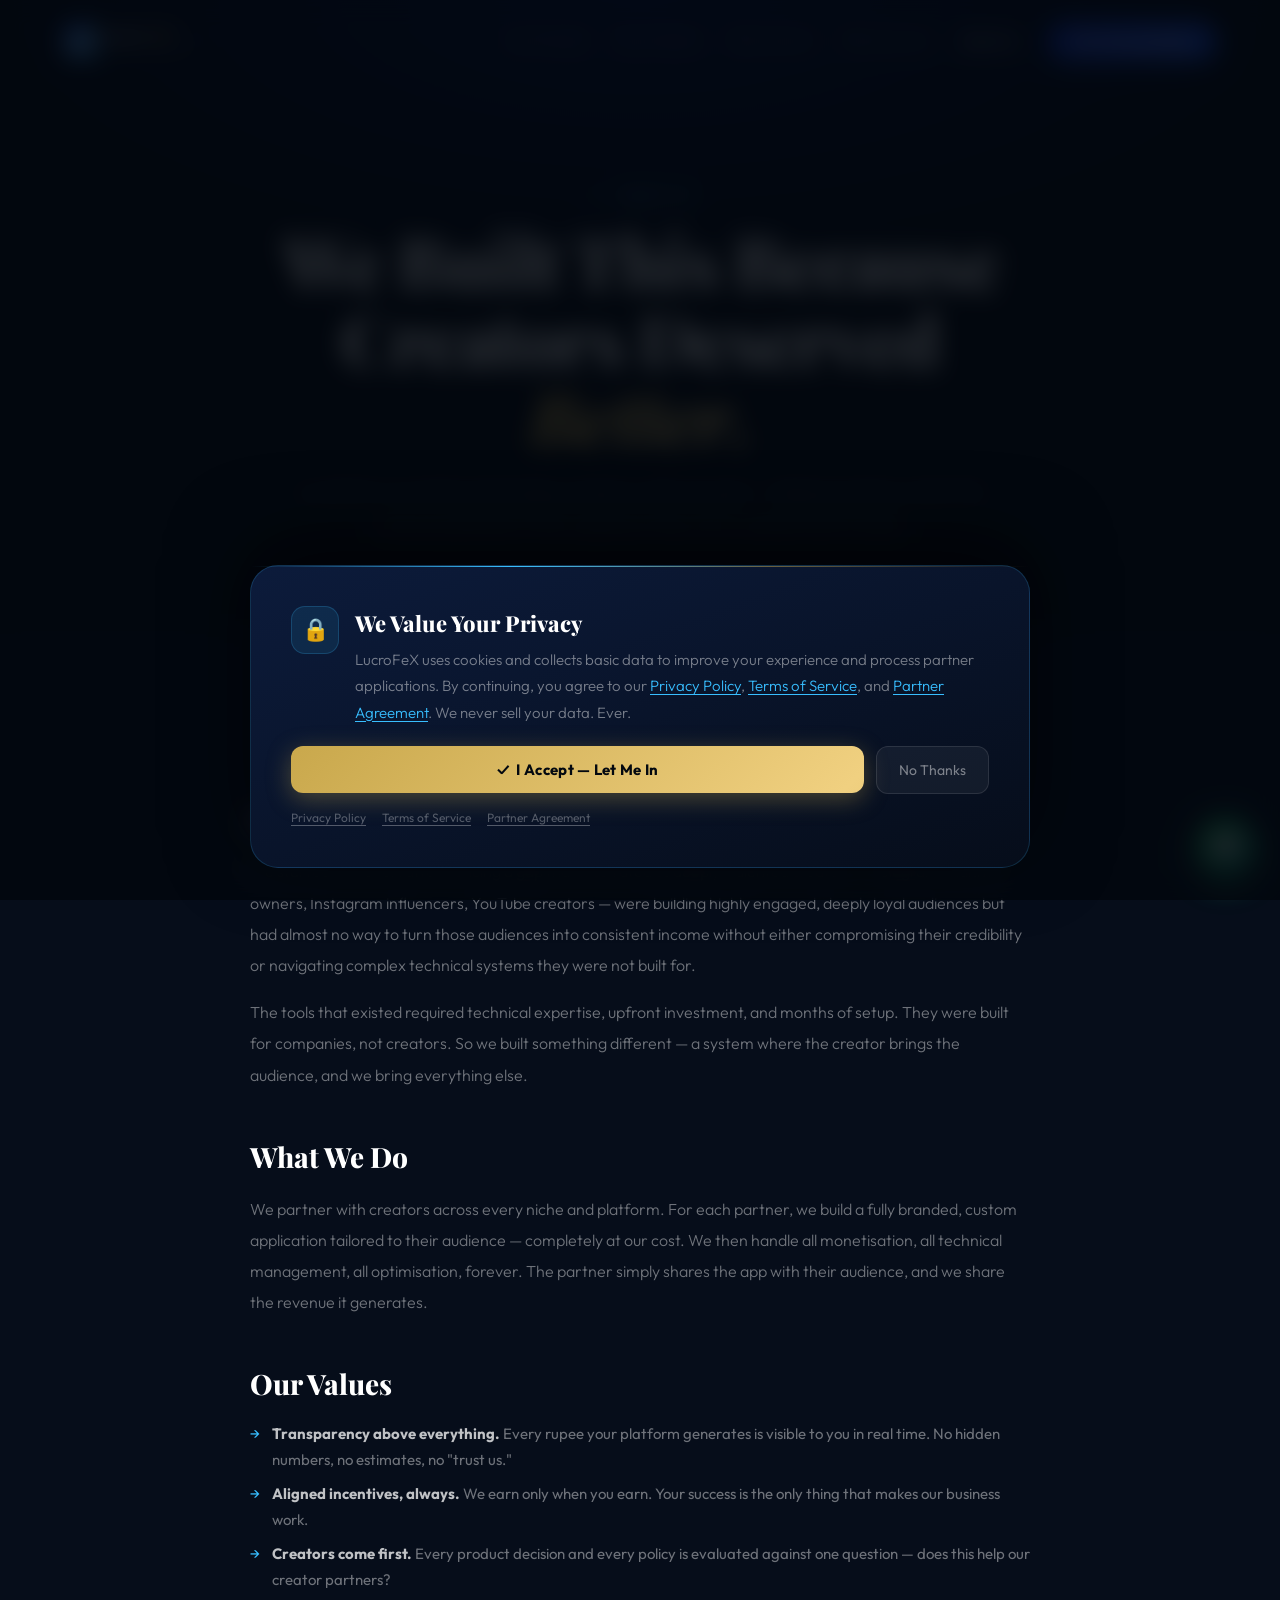
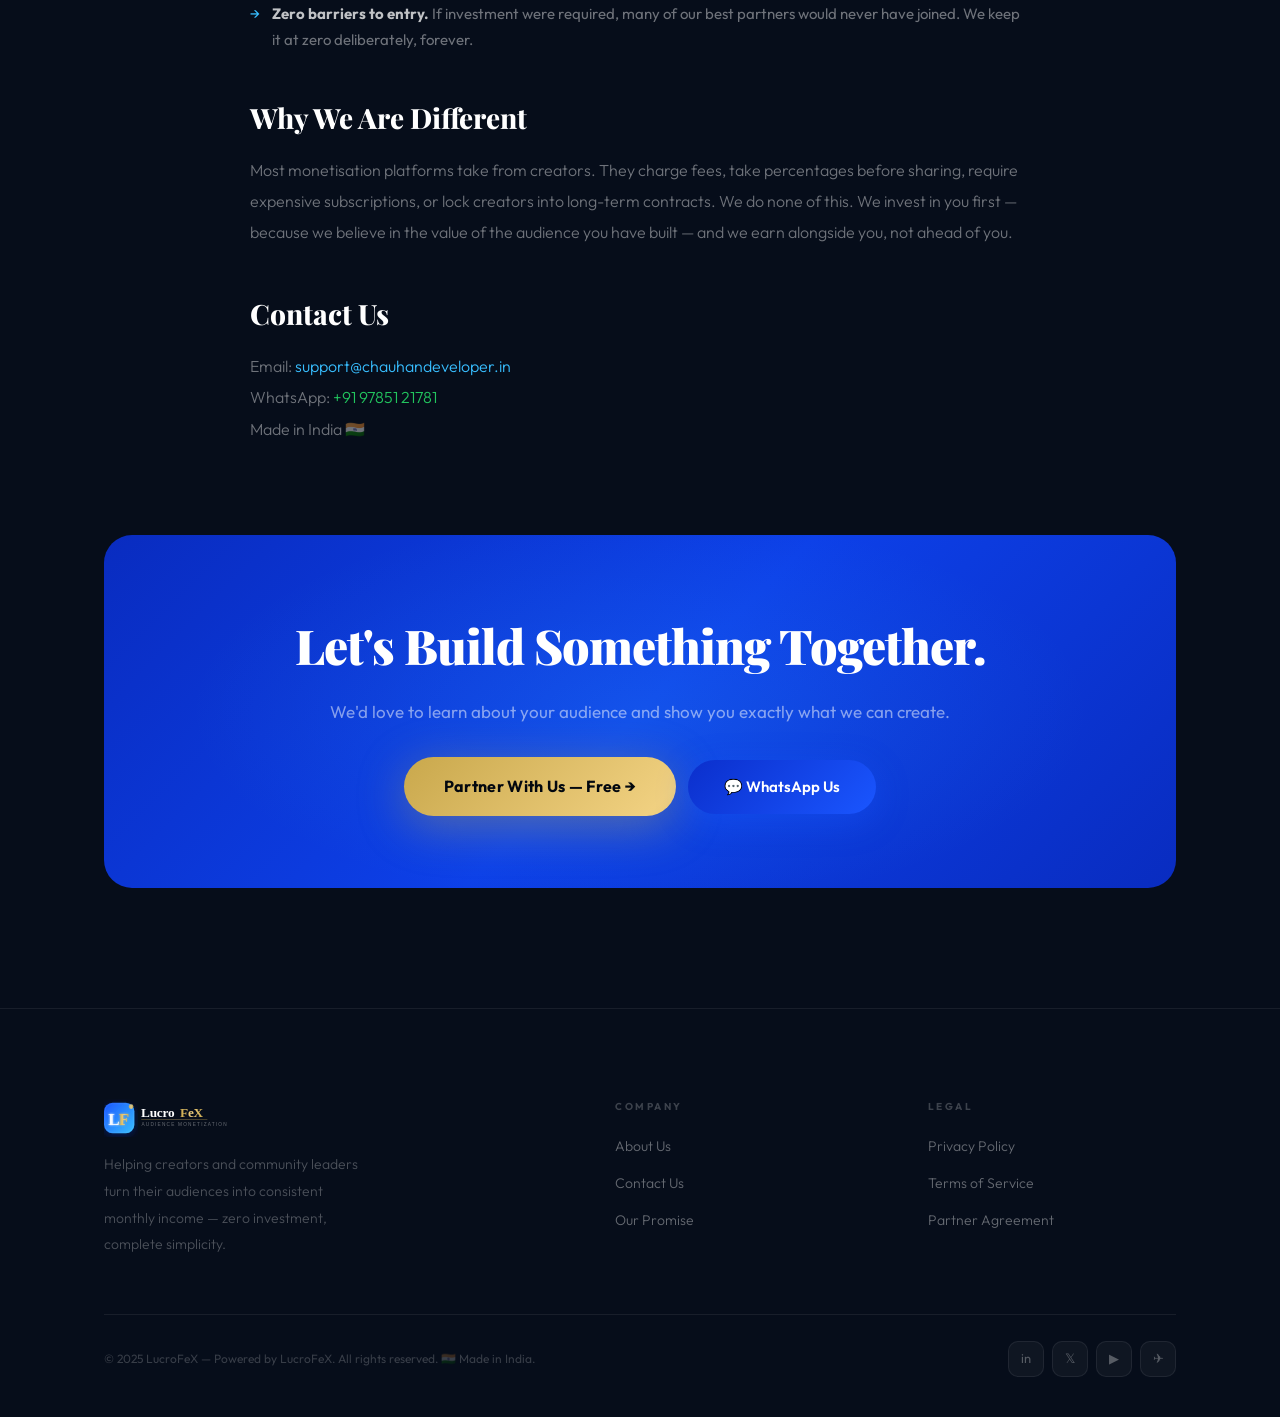
==== about.html @ 4ac015ec "Add files via upload" ====
<!DOCTYPE html>
<html lang="en">
<head>
<meta charset="UTF-8">
<link rel="icon" type="image/svg+xml" href="../favicon.svg">
<meta name="viewport" content="width=device-width, initial-scale=1.0">
<title>About Us — LucroFeX</title>
<link rel="stylesheet" href="../shared.css">
<style>
.page-section{padding:clamp(70px,10vw,120px) 0}
.page-section.alt{background:var(--deep)}
.inner-card{background:var(--navy);border:1px solid var(--border);border-radius:24px;padding:clamp(28px,4vw,48px);transition:all .4s}
.inner-card:hover{border-color:rgba(56,190,255,.2);transform:translateY(-4px);box-shadow:0 20px 60px rgba(0,0,0,.4)}
.inner-card h3{font-family:'Playfair Display',serif;font-size:clamp(20px,2.5vw,26px);font-weight:800;color:white;margin-bottom:12px}
.inner-card p{font-size:15px;font-weight:300;color:rgba(255,255,255,.38);line-height:1.9}
.grid-2{display:grid;grid-template-columns:1fr 1fr;gap:clamp(16px,2.5vw,24px);margin-top:clamp(40px,6vw,64px)}
.prose{max-width:780px;margin:0 auto}
.prose h3{font-family:'Playfair Display',serif;font-size:clamp(20px,2.5vw,28px);font-weight:800;color:white;margin:44px 0 14px}
.prose p{font-size:16px;font-weight:300;color:rgba(255,255,255,.42);line-height:1.95;margin-bottom:16px}
.prose ul{margin:12px 0 20px;display:flex;flex-direction:column;gap:9px;list-style:none}
.prose ul li{font-size:15px;color:rgba(255,255,255,.42);padding-left:22px;position:relative;line-height:1.7}
.prose ul li::before{content:'→';position:absolute;left:0;color:var(--sky)}
.prose .last-upd{font-size:12px;color:var(--muted);margin-bottom:32px;padding:10px 16px;background:rgba(255,255,255,.04);border-radius:8px;display:inline-block}
.check-row{display:flex;align-items:flex-start;gap:16px;padding:clamp(18px,3vw,28px) 0;border-bottom:1px solid var(--border)}
.check-row:last-child{border-bottom:none}
.check-box{width:30px;height:30px;flex-shrink:0;border-radius:9px;background:rgba(34,197,94,.1);border:1px solid rgba(34,197,94,.22);display:flex;align-items:center;justify-content:center;color:var(--green);font-size:14px;font-weight:700;margin-top:2px}
.check-row h4{font-family:'Playfair Display',serif;font-size:clamp(18px,2.2vw,22px);font-weight:800;color:white;margin-bottom:8px}
.check-row p{font-size:15px;font-weight:300;color:rgba(255,255,255,.38);line-height:1.85}
.step-big{display:grid;grid-template-columns:64px 1fr;gap:24px;padding:clamp(24px,3.5vw,40px) 0;border-bottom:1px solid var(--border)}
.step-big:last-child{border-bottom:none}
.step-circle{width:56px;height:56px;border-radius:50%;background:linear-gradient(135deg,var(--gold),var(--gold2));display:flex;align-items:center;justify-content:center;font-family:'Playfair Display',serif;font-size:22px;font-weight:900;color:var(--ink);flex-shrink:0;box-shadow:0 8px 24px rgba(201,168,76,.35)}
.step-big h4{font-family:'Playfair Display',serif;font-size:clamp(20px,2.5vw,26px);font-weight:800;color:white;margin-bottom:10px}
.step-big p{font-size:15px;font-weight:300;color:rgba(255,255,255,.38);line-height:1.9}
.cta-strip{background:linear-gradient(135deg,#092CC0,#0D40E8,#092CC0);border-radius:28px;padding:clamp(44px,6vw,72px) clamp(28px,5vw,64px);text-align:center;position:relative;overflow:hidden;margin-top:clamp(60px,8vw,90px)}
.cta-strip::before{content:'';position:absolute;inset:0;background:radial-gradient(ellipse 60% 80% at 50% 50%,rgba(56,190,255,.15) 0%,transparent 70%)}
.cta-strip > *{position:relative;z-index:2}
.cta-strip h2{font-family:'Playfair Display',serif;font-size:clamp(28px,4vw,48px);font-weight:900;color:white;margin-bottom:14px;letter-spacing:-1px}
.cta-strip p{font-size:clamp(14px,1.7vw,17px);color:rgba(255,255,255,.5);margin-bottom:32px}
.cta-strip-btns{display:flex;align-items:center;justify-content:center;gap:12px;flex-wrap:wrap}
.who-big{background:var(--navy);border:1px solid var(--border);border-radius:24px;padding:clamp(28px,4vw,48px);transition:all .4s;position:relative;overflow:hidden}
.who-big:hover{border-color:rgba(56,190,255,.25);transform:translateY(-5px);box-shadow:0 24px 64px rgba(0,0,0,.45)}
.who-big-emoji{font-size:clamp(52px,7vw,72px);margin-bottom:18px;display:block;animation:float 4.5s ease-in-out infinite}
.who-big h3{font-family:'Playfair Display',serif;font-size:clamp(22px,2.8vw,30px);font-weight:800;color:white;margin-bottom:12px}
.who-big p{font-size:15px;font-weight:300;color:rgba(255,255,255,.38);line-height:1.9;margin-bottom:14px}
.who-tag{display:inline-flex;align-items:center;gap:6px;font-size:11px;font-weight:700;letter-spacing:1px;padding:6px 14px;border-radius:50px}
.tag-blue{background:rgba(56,190,255,.08);border:1px solid rgba(56,190,255,.18);color:var(--sky)}
.tag-gold{background:rgba(201,168,76,.08);border:1px solid rgba(201,168,76,.18);color:var(--gold)}
.tag-green{background:rgba(34,197,94,.08);border:1px solid rgba(34,197,94,.18);color:var(--green)}
.contact-wrap{display:grid;grid-template-columns:1fr 1.1fr;gap:clamp(44px,7vw,100px);align-items:start}
.f-title{font-family:'Playfair Display',serif;font-size:clamp(22px,2.8vw,30px);font-weight:800;color:white;margin-bottom:6px}
.f-sub{font-size:13px;font-weight:300;color:var(--muted);margin-bottom:clamp(22px,3vw,32px);line-height:1.7}
.f-group{margin-bottom:14px}
.f-label{display:block;font-size:10px;font-weight:700;letter-spacing:2px;text-transform:uppercase;color:rgba(255,255,255,.3);margin-bottom:7px}
.f-input{width:100%;background:rgba(255,255,255,.05);border:1px solid rgba(255,255,255,.08);border-radius:13px;padding:clamp(13px,1.6vw,16px) 18px;color:white;font-family:'Outfit',sans-serif;font-size:15px;font-weight:300;outline:none;transition:all .3s}
.f-input::placeholder{color:rgba(255,255,255,.18)}
.f-input:focus{border-color:rgba(56,190,255,.36);background:rgba(56,190,255,.05);box-shadow:0 0 0 3px rgba(56,190,255,.07)}
.f-row{display:grid;grid-template-columns:1fr 1fr;gap:13px}
.f-submit{width:100%;margin-top:8px;background:linear-gradient(135deg,var(--gold) 0%,var(--gold2) 50%,var(--gold) 100%);background-size:200% auto;color:var(--ink);font-family:'Outfit',sans-serif;font-size:clamp(15px,1.8vw,17px);font-weight:700;padding:clamp(15px,2vw,18px);border-radius:13px;box-shadow:0 8px 30px rgba(201,168,76,.3);transition:all .4s;animation:shimmer 3s linear infinite;letter-spacing:.3px;cursor:pointer;border:none}
.f-submit:hover{transform:translateY(-3px);box-shadow:0 20px 50px rgba(201,168,76,.45)}
.f-submit:disabled{opacity:.6;transform:none;cursor:not-allowed}
.f-note{text-align:center;font-size:11px;font-weight:300;color:rgba(255,255,255,.2);margin-top:14px;line-height:1.7}
.form-box{background:linear-gradient(160deg,#0C1B3B,#060D1A);border:1px solid rgba(56,190,255,.11);border-radius:34px;padding:clamp(30px,4.5vw,52px) clamp(24px,3.5vw,44px);box-shadow:0 56px 110px rgba(0,0,0,.5);position:relative;overflow:hidden}
.form-box::before{content:'';position:absolute;top:0;left:0;right:0;height:1.5px;background:linear-gradient(90deg,transparent,var(--sky),rgba(201,168,76,.5),transparent)}
.success-screen{display:none;text-align:center;padding:clamp(36px,5vw,52px) 20px}
.success-icon-wrap{width:96px;height:96px;border-radius:50%;background:linear-gradient(135deg,rgba(34,197,94,.2),rgba(34,197,94,.05));border:2px solid rgba(34,197,94,.3);display:flex;align-items:center;justify-content:center;margin:0 auto 24px;box-shadow:0 0 40px rgba(34,197,94,.15)}
.success-checkmark{font-family:'Playfair Display',serif;font-size:44px;font-weight:900;color:var(--green)}
.success-screen h3{font-family:'Playfair Display',serif;font-size:clamp(24px,3.5vw,32px);font-weight:800;color:white;margin-bottom:10px}
.success-screen p{font-size:16px;font-weight:300;color:rgba(255,255,255,.5);line-height:1.8;margin-bottom:24px}
.success-pills{display:flex;flex-direction:column;gap:9px;margin-top:4px;text-align:left}
.success-pill{display:flex;align-items:center;gap:12px;background:rgba(34,197,94,.07);border:1px solid rgba(34,197,94,.16);border-radius:12px;padding:13px 16px}
.success-pill::before{content:'✓';color:var(--green);font-weight:700;font-size:14px;flex-shrink:0}
.success-pill span{font-size:14px;color:rgba(255,255,255,.55);font-weight:300}
.c-trust-item{display:flex;align-items:center;gap:14px;background:rgba(255,255,255,.03);border:1px solid var(--border);border-radius:16px;padding:clamp(14px,2vw,17px) clamp(16px,2.5vw,20px);transition:all .3s;margin-bottom:12px}
.c-trust-item:hover{border-color:rgba(34,197,94,.2);background:rgba(34,197,94,.04)}
.cti-icon{width:40px;height:40px;flex-shrink:0;border-radius:11px;background:rgba(34,197,94,.1);border:1px solid rgba(34,197,94,.2);display:flex;align-items:center;justify-content:center;font-size:18px}
.cti-body h5{font-size:14px;font-weight:600;color:white;margin-bottom:3px}
.cti-body p{font-size:12px;font-weight:300;color:var(--muted);line-height:1.6}
@media(max-width:900px){.grid-2{grid-template-columns:1fr}.contact-wrap{grid-template-columns:1fr}.step-big{grid-template-columns:48px 1fr;gap:16px}}
@media(max-width:500px){.f-row{grid-template-columns:1fr}.cta-strip-btns{flex-direction:column;align-items:stretch}}
</style>

  <!-- SEO & OG Meta -->
  <meta name="description" content="LucroFeX — Turn your Telegram channel, Instagram or YouTube audience into real monthly income. Zero investment. We handle everything.">
  <meta name="keywords" content="audience monetization, telegram channel monetize, creator income, LucroFeX, zero investment earning">
  <meta property="og:title" content="LucroFeX — Your Audience. Our System. Your Earnings.">
  <meta property="og:description" content="Turn your social media audience into monthly income with zero investment. LucroFeX handles everything.">
  <meta property="og:url" content="https://lucrofex.chauhandeveloper.in/pages/about.html">
  <meta property="og:type" content="website">
  <meta name="twitter:card" content="summary_large_image">
  <link rel="canonical" href="https://lucrofex.chauhandeveloper.in/pages/about.html">
</head>
<body>
<div class="drawer" id="drawer">
  <button class="drawer-x" id="drawerX">✕</button>
  <a href='promise.html' onclick='closeDrawer()'>Our Promise</a><a href='how-it-works.html' onclick='closeDrawer()'>How It Works</a><a href='trust.html' onclick='closeDrawer()'>Why Trust Us</a><a href='who-can-join.html' onclick='closeDrawer()'>Who Can Join</a><a href='about.html' onclick='closeDrawer()'>About Us</a>
  <a href="contact.html" onclick="closeDrawer()" style="color:var(--gold)">Start Earning →</a>
</div>
<header id="nav">
  <div class="nav-inner">
    <a href="../index.html" class="logo">
      <img src="../logo.svg" alt="LucroFeX" style="height:42px;width:auto">
    </a>
    <ul class="nav-links"><li><a href='promise.html'>Our Promise</a></li><li><a href='how-it-works.html'>How It Works</a></li><li><a href='trust.html'>Why Trust Us</a></li><li><a href='who-can-join.html'>Who Can Join</a></li><li><a href='about.html' class='active'>About Us</a></li><li><a href="contact.html" class="nav-pill">Start Earning Today</a></li></ul>
    <button class="hamburger" id="ham"><span></span><span></span><span></span></button>
  </div>
</header>

<div class="page-hero"><div class="page-hero-bg"></div><div class="page-hero-content">
<div class="page-eyebrow">About Us</div>
<h1>We Built This Because<br>Creators Deserved <em>Better.</em></h1>
<p>LucroFeX is an Indian technology company with one goal — helping creators unlock the revenue potential of the audiences they have worked hard to build.</p>
</div></div>
<section class="page-section alt">
<div class="container">
<div class="prose reveal">
<h3>Our Story</h3>
<p>We started LucroFeX after noticing a gap that frustrated us deeply. Talented creators — Telegram channel owners, Instagram influencers, YouTube creators — were building highly engaged, deeply loyal audiences but had almost no way to turn those audiences into consistent income without either compromising their credibility or navigating complex technical systems they were not built for.</p>
<p>The tools that existed required technical expertise, upfront investment, and months of setup. They were built for companies, not creators. So we built something different — a system where the creator brings the audience, and we bring everything else.</p>
<h3>What We Do</h3>
<p>We partner with creators across every niche and platform. For each partner, we build a fully branded, custom application tailored to their audience — completely at our cost. We then handle all monetisation, all technical management, all optimisation, forever. The partner simply shares the app with their audience, and we share the revenue it generates.</p>
<h3>Our Values</h3>
<ul>
<li><strong style="color:rgba(255,255,255,.75)">Transparency above everything.</strong> Every rupee your platform generates is visible to you in real time. No hidden numbers, no estimates, no "trust us."</li>
<li><strong style="color:rgba(255,255,255,.75)">Aligned incentives, always.</strong> We earn only when you earn. Your success is the only thing that makes our business work.</li>
<li><strong style="color:rgba(255,255,255,.75)">Creators come first.</strong> Every product decision and every policy is evaluated against one question — does this help our creator partners?</li>
<li><strong style="color:rgba(255,255,255,.75)">Zero barriers to entry.</strong> If investment were required, many of our best partners would never have joined. We keep it at zero deliberately, forever.</li>
</ul>
<h3>Why We Are Different</h3>
<p>Most monetisation platforms take from creators. They charge fees, take percentages before sharing, require expensive subscriptions, or lock creators into long-term contracts. We do none of this. We invest in you first — because we believe in the value of the audience you have built — and we earn alongside you, not ahead of you.</p>
<h3>Contact Us</h3>
<p>Email: <a href="mailto:support@chauhandeveloper.in" style="color:var(--sky)">support@chauhandeveloper.in</a><br>
WhatsApp: <a href="https://wa.me/919785121781" target="_blank" rel="noopener" style="color:var(--green)">+91 97851 21781</a><br>
Made in India 🇮🇳</p>
</div>
<div class="cta-strip reveal">
<h2>Let's Build Something Together.</h2>
<p>We'd love to learn about your audience and show you exactly what we can create.</p>
<div class="cta-strip-btns"><a href="contact.html" class="btn-gold">Partner With Us — Free →</a><a href="https://wa.me/919785121781?text=Hi%2C%20I%20want%20to%20know%20more%20about%20Chauhan%20Developer." class="btn-blue" target="_blank" rel="noopener">💬 WhatsApp Us</a></div>
</div>
</div>
</section>

<footer>
  <div class="container">
    <div class="ft-grid">
      <div><a href="../index.html" class="logo">
        <img src="../logo.svg" alt="LucroFeX" style="height:38px;width:auto">
      </a><p class="ft-desc">Helping creators and community leaders turn their audiences into consistent monthly income — zero investment, complete simplicity.</p></div>
      <div><div class="ft-h">Company</div><ul class="ft-ul"><li><a href="about.html">About Us</a></li><li><a href="contact.html">Contact Us</a></li><li><a href="promise.html">Our Promise</a></li></ul></div>
      <div><div class="ft-h">Legal</div><ul class="ft-ul"><li><a href="privacy.html">Privacy Policy</a></li><li><a href="terms.html">Terms of Service</a></li><li><a href="partner-agreement.html">Partner Agreement</a></li></ul></div>
    </div>
    <div class="ft-bottom"><p>© 2025 LucroFeX — Powered by LucroFeX. All rights reserved. 🇮🇳 Made in India.</p><div class="socials"><a href="https://linkedin.com" class="soc" target="_blank">in</a><a href="https://twitter.com" class="soc" target="_blank">𝕏</a><a href="https://youtube.com" class="soc" target="_blank">▶</a><a href="https://t.me" class="soc" target="_blank">✈</a></div></div>
  </div>
</footer>
<a href="https://wa.me/919785121781?text=Hi%20LucroFeX%2C%20I%20want%20to%20monetize%20my%20audience." class="wa-float" target="_blank" rel="noopener"><div class="wa-ping"></div>💬</a>

<script>
const nav=document.getElementById('nav');
window.addEventListener('scroll',function(){nav.classList.toggle('solid',window.scrollY>50)},{passive:true});
document.getElementById('ham').onclick=function(){document.getElementById('drawer').classList.add('open')};
document.getElementById('drawerX').onclick=closeDrawer;
function closeDrawer(){document.getElementById('drawer').classList.remove('open')}
(function(){
  var obs=new IntersectionObserver(function(entries){
    entries.forEach(function(e){if(e.isIntersecting){e.target.classList.add('in');obs.unobserve(e.target)}});
  },{threshold:0.09});
  document.querySelectorAll('.reveal').forEach(function(el){obs.observe(el);});
})();
</script>


<!-- PRIVACY CONSENT POPUP -->
<div class="privacy-overlay" id="privacyOverlay">
  <div class="privacy-box">
    <div class="pb-top">
      <div class="pb-icon">🔒</div>
      <div>
        <div class="pb-title">We Value Your Privacy</div>
        <p class="pb-desc">
          LucroFeX uses cookies and collects basic data to improve your experience and process partner applications.
          By continuing, you agree to our
          <a href="privacy.html">Privacy Policy</a>,
          <a href="terms.html">Terms of Service</a>, and
          <a href="partner-agreement.html">Partner Agreement</a>.
          We never sell your data. Ever.
        </p>
      </div>
    </div>
    <div class="pb-btns">
      <button class="pb-accept" onclick="acceptPrivacy()">✓ &nbsp;I Accept — Let Me In</button>
      <button class="pb-decline" onclick="declinePrivacy()">No Thanks</button>
    </div>
    <div class="pb-links">
      <span class="pb-link" onclick="window.open('privacy.html')">Privacy Policy</span>
      <span class="pb-link" onclick="window.open('terms.html')">Terms of Service</span>
      <span class="pb-link" onclick="window.open('partner-agreement.html')">Partner Agreement</span>
    </div>
  </div>
</div>
<script>
(function(){
  if(!localStorage.getItem('lf_privacy_accepted')){
    document.getElementById('privacyOverlay').classList.remove('hidden');
  } else {
    document.getElementById('privacyOverlay').classList.add('hidden');
  }
})();
function acceptPrivacy(){
  localStorage.setItem('lf_privacy_accepted','true');
  var el=document.getElementById('privacyOverlay');
  el.style.opacity='0';el.style.transition='opacity .4s';
  setTimeout(function(){el.classList.add('hidden');},400);
}
function declinePrivacy(){
  window.location.href='https://www.google.com';
}
</script>

</body>
</html>
---- shared.css ----
/* ═══════════════════════════════════════
   CHAUHAN DEVELOPER — SHARED STYLES
═══════════════════════════════════════ */
@import url('https://fonts.googleapis.com/css2?family=Playfair+Display:ital,wght@0,700;0,800;0,900;1,700;1,800&family=Outfit:wght@300;400;500;600;700&display=swap');

:root {
  --ink:    #03080F;
  --deep:   #060D1A;
  --navy:   #08142B;
  --royal:  #0B2FCC;
  --blue:   #1A56FF;
  --sky:    #38BEFF;
  --gold:   #C9A84C;
  --gold2:  #F0D080;
  --green:  #22C55E;
  --white:  #FFFFFF;
  --muted:  #8A9ABB;
  --border: rgba(255,255,255,0.07);
}

*,*::before,*::after{margin:0;padding:0;box-sizing:border-box}
html{scroll-behavior:smooth}
body{font-family:'Outfit',sans-serif;background:var(--ink);color:var(--white);overflow-x:hidden;line-height:1.6}
a{text-decoration:none;color:inherit}
button{cursor:pointer;border:none;font-family:inherit;background:none}

.container{width:100%;max-width:1200px;margin:0 auto;padding:0 clamp(20px,5vw,64px)}

/* NAV */
#nav{position:fixed;top:0;left:0;right:0;z-index:500;transition:all .35s ease}
#nav.solid{background:rgba(3,8,15,.94);backdrop-filter:blur(26px);border-bottom:1px solid var(--border)}
.nav-inner{display:flex;align-items:center;justify-content:space-between;padding:clamp(14px,2vw,20px) clamp(20px,5vw,64px);transition:padding .35s}
#nav.solid .nav-inner{padding-top:13px;padding-bottom:13px}
.logo{display:flex;align-items:center;gap:12px}
.logo-mark{width:40px;height:40px;border-radius:12px;flex-shrink:0;background:linear-gradient(135deg,var(--royal),var(--sky));display:flex;align-items:center;justify-content:center;font-size:13px;font-weight:700;color:white;box-shadow:0 0 24px rgba(56,190,255,.3)}
.logo-name{font-family:'Playfair Display',serif;font-size:18px;font-weight:800;color:white;white-space:nowrap}
.nav-links{display:flex;align-items:center;gap:30px;list-style:none}
.nav-links a{font-size:14px;font-weight:400;color:rgba(255,255,255,.45);transition:color .2s;white-space:nowrap}
.nav-links a:hover,.nav-links a.active{color:white}
.nav-pill{background:linear-gradient(135deg,var(--royal),var(--blue));color:white!important;font-weight:600!important;font-size:13px!important;padding:10px 24px;border-radius:50px;white-space:nowrap;box-shadow:0 4px 22px rgba(26,86,255,.38);transition:all .3s!important}
.nav-pill:hover{transform:translateY(-2px)!important;box-shadow:0 12px 36px rgba(26,86,255,.55)!important}
.hamburger{display:none;flex-direction:column;gap:5px;padding:8px;background:rgba(255,255,255,.05);border:1px solid var(--border);border-radius:10px}
.hamburger span{display:block;width:22px;height:1.5px;background:white;border-radius:2px;transition:all .3s}
.drawer{position:fixed;inset:0;z-index:490;background:rgba(3,8,15,.97);backdrop-filter:blur(32px);display:flex;flex-direction:column;align-items:center;justify-content:center;gap:32px;transform:translateX(100%);transition:transform .4s cubic-bezier(.16,1,.3,1)}
.drawer.open{transform:none}
.drawer a{font-family:'Playfair Display',serif;font-size:clamp(28px,7vw,48px);font-weight:800;color:white;transition:color .2s}
.drawer a:hover{color:var(--sky)}
.drawer-x{position:absolute;top:24px;right:24px;width:44px;height:44px;border-radius:12px;background:rgba(255,255,255,.06);border:1px solid var(--border);color:white;font-size:20px;display:flex;align-items:center;justify-content:center;cursor:pointer}

/* FOOTER */
footer{background:var(--deep);border-top:1px solid var(--border);padding:clamp(56px,8vw,90px) 0 clamp(30px,4vw,40px)}
.ft-grid{display:grid;grid-template-columns:1.8fr 1fr 1fr;gap:clamp(28px,5vw,72px);margin-bottom:clamp(40px,5vw,56px)}
.ft-desc{font-size:14px;font-weight:300;color:rgba(255,255,255,.28);line-height:1.9;margin-top:14px;max-width:260px}
.ft-h{font-size:10px;font-weight:700;letter-spacing:2.5px;text-transform:uppercase;color:rgba(255,255,255,.22);margin-bottom:18px}
.ft-ul{list-style:none;display:flex;flex-direction:column;gap:11px}
.ft-ul a{font-size:14px;font-weight:300;color:rgba(255,255,255,.38);transition:color .2s}
.ft-ul a:hover{color:white}
.ft-bottom{border-top:1px solid var(--border);padding-top:26px;display:flex;justify-content:space-between;align-items:center;flex-wrap:wrap;gap:14px}
.ft-bottom p{font-size:12px;color:rgba(255,255,255,.2)}
.socials{display:flex;gap:8px}
.soc{width:36px;height:36px;border-radius:10px;background:rgba(255,255,255,.04);border:1px solid var(--border);display:flex;align-items:center;justify-content:center;color:rgba(255,255,255,.3);font-size:13px;transition:all .3s}
.soc:hover{background:var(--royal);border-color:var(--royal);color:white}

/* WA FLOAT */
.wa-float{position:fixed;bottom:26px;right:26px;z-index:400;width:56px;height:56px;border-radius:50%;background:linear-gradient(135deg,#25D366,#128C7E);display:flex;align-items:center;justify-content:center;font-size:24px;box-shadow:0 8px 32px rgba(37,211,102,.45);transition:all .3s}
.wa-float:hover{transform:scale(1.12)}
.wa-ping{position:absolute;inset:-5px;border-radius:50%;border:2px solid rgba(37,211,102,.4);animation:ping 2s ease-out infinite}
@keyframes ping{0%{transform:scale(1);opacity:.7}100%{transform:scale(2.2);opacity:0}}
@keyframes shimmer{to{background-position:200% center}}
@keyframes float{0%,100%{transform:translateY(0)}50%{transform:translateY(-10px)}}
@keyframes breathe{0%,100%{opacity:1}50%{opacity:.4}}
@keyframes fadeUp{from{opacity:0;transform:translateY(28px)}to{opacity:1;transform:translateY(0)}}

.reveal{opacity:0;transform:translateY(36px);transition:opacity .8s cubic-bezier(.16,1,.3,1),transform .8s cubic-bezier(.16,1,.3,1)}
.reveal.in{opacity:1;transform:none}
.d1{transition-delay:.1s}.d2{transition-delay:.2s}.d3{transition-delay:.3s}.d4{transition-delay:.4s}

/* BUTTONS */
.btn-gold{display:inline-flex;align-items:center;gap:10px;background:linear-gradient(135deg,var(--gold) 0%,var(--gold2) 50%,var(--gold) 100%);background-size:200% auto;color:var(--ink);font-family:'Outfit',sans-serif;font-size:16px;font-weight:700;padding:17px 40px;border-radius:50px;letter-spacing:.3px;box-shadow:0 10px 48px rgba(201,168,76,.38);transition:all .4s;animation:shimmer 3s linear infinite;text-decoration:none}
.btn-gold:hover{transform:translateY(-3px) scale(1.02);box-shadow:0 22px 68px rgba(201,168,76,.55)}
.btn-blue{display:inline-flex;align-items:center;gap:10px;background:linear-gradient(135deg,var(--royal),var(--blue));color:white;font-family:'Outfit',sans-serif;font-size:15px;font-weight:600;padding:15px 36px;border-radius:50px;box-shadow:0 8px 32px rgba(26,86,255,.35);transition:all .3s;text-decoration:none}
.btn-blue:hover{transform:translateY(-3px);box-shadow:0 20px 50px rgba(26,86,255,.5)}

/* PAGE HERO */
.page-hero{padding:clamp(130px,16vw,180px) clamp(20px,5vw,64px) clamp(60px,8vw,90px);text-align:center;position:relative;overflow:hidden}
.page-hero-bg{position:absolute;inset:0;background:radial-gradient(ellipse 90% 70% at 50% 0%,rgba(11,47,204,.25) 0%,transparent 60%),var(--ink);z-index:0}
.page-hero-content{position:relative;z-index:2;max-width:720px;margin:0 auto}
.page-eyebrow{display:inline-flex;align-items:center;gap:9px;font-size:11px;font-weight:700;letter-spacing:2.5px;text-transform:uppercase;color:var(--sky);margin-bottom:16px}
.page-eyebrow::before{content:'';width:24px;height:1.5px;background:var(--sky);flex-shrink:0}
.page-hero h1{font-family:'Playfair Display',serif;font-size:clamp(38px,6vw,72px);font-weight:900;line-height:1.08;letter-spacing:-1.5px;color:white;margin-bottom:20px}
.page-hero h1 em{font-style:italic;background:linear-gradient(90deg,var(--gold),var(--gold2),var(--gold));background-size:200% auto;-webkit-background-clip:text;-webkit-text-fill-color:transparent;background-clip:text;animation:shimmer 3s linear infinite}
.page-hero p{font-size:clamp(15px,1.8vw,18px);font-weight:300;color:rgba(255,255,255,.42);line-height:1.9}

/* SECTION */
section.page-section{padding:clamp(70px,10vw,120px) 0}
section.page-section.alt{background:var(--deep)}
section.page-section.navy{background:var(--navy)}

.eyebrow{display:inline-flex;align-items:center;gap:9px;font-size:11px;font-weight:700;letter-spacing:2.5px;text-transform:uppercase;color:var(--sky);margin-bottom:14px}
.eyebrow::before{content:'';width:24px;height:1.5px;background:var(--sky);flex-shrink:0}
.eyebrow.gold{color:var(--gold)}.eyebrow.gold::before{background:var(--gold)}
.eyebrow.green{color:var(--green)}.eyebrow.green::before{background:var(--green)}

h2.s-title{font-family:'Playfair Display',serif;font-size:clamp(32px,4.5vw,56px);font-weight:800;line-height:1.1;letter-spacing:-1.2px;color:white;margin-bottom:16px}
h2.s-title span{color:var(--sky)}
h2.s-title em{font-style:italic;color:var(--gold)}
.s-desc{font-size:clamp(15px,1.7vw,17px);font-weight:300;color:rgba(255,255,255,.4);line-height:1.9}



/* TICKER */
.ticker-wrap{padding:15px 0;overflow:hidden;border-top:1px solid var(--border);border-bottom:1px solid var(--border);background:rgba(8,20,43,.4)}
.ticker-track{display:flex;width:max-content;animation:ticker-scroll 28s linear infinite}
@keyframes ticker-scroll{to{transform:translateX(-50%)}}
.tk-item{display:flex;align-items:center;gap:16px;padding:0 28px;font-size:12px;font-weight:600;letter-spacing:2px;text-transform:uppercase;color:rgba(255,255,255,.2);white-space:nowrap}
.tk-item::after{content:'✦';color:rgba(201,168,76,.4);margin-left:16px}

@media(max-width:768px){
  .nav-links{display:none}
  .hamburger{display:flex}
  .ft-grid{grid-template-columns:1fr 1fr}
  .ft-bottom{flex-direction:column;text-align:center}
}
@media(max-width:500px){
  .ft-grid{grid-template-columns:1fr}
  .wa-float{bottom:18px;right:18px;width:50px;height:50px;font-size:20px}
}

/* ── PRIVACY CONSENT POPUP ── */
.privacy-overlay{
  position:fixed;inset:0;z-index:2000;
  background:rgba(3,8,15,.85);
  backdrop-filter:blur(12px);
  display:flex;align-items:flex-end;justify-content:center;
  padding:clamp(16px,3vw,32px);
  animation:fadeIn .4s ease;
}
@keyframes fadeIn{from{opacity:0}to{opacity:1}}
.privacy-overlay.hidden{display:none}
.privacy-box{
  background:linear-gradient(160deg,#0C1B3B,#060D1A);
  border:1px solid rgba(56,190,255,.18);
  border-radius:clamp(18px,3vw,28px);
  padding:clamp(24px,4vw,40px);
  max-width:780px;width:100%;
  box-shadow:0 -20px 80px rgba(0,0,0,.6);
  position:relative;
  animation:slideUp .5s cubic-bezier(.16,1,.3,1);
}
@keyframes slideUp{from{transform:translateY(60px);opacity:0}to{transform:translateY(0);opacity:1}}
.privacy-box::before{
  content:'';position:absolute;top:0;left:0;right:0;height:1.5px;
  background:linear-gradient(90deg,transparent,var(--sky),rgba(201,168,76,.5),transparent);
  border-radius:28px 28px 0 0;
}
.pb-top{display:flex;align-items:flex-start;gap:16px;margin-bottom:18px}
.pb-icon{
  width:48px;height:48px;flex-shrink:0;border-radius:14px;
  background:rgba(56,190,255,.1);border:1px solid rgba(56,190,255,.2);
  display:flex;align-items:center;justify-content:center;font-size:22px;
}
.pb-title{font-family:'Playfair Display',serif;font-size:clamp(18px,2.5vw,22px);font-weight:800;color:white;margin-bottom:6px}
.pb-desc{font-size:clamp(13px,1.5vw,15px);font-weight:300;color:rgba(255,255,255,.45);line-height:1.75}
.pb-desc a{color:var(--sky);text-decoration:underline;text-underline-offset:3px}
.pb-desc a:hover{color:white}
.pb-btns{display:flex;align-items:center;gap:12px;flex-wrap:wrap;margin-top:20px}
.pb-accept{
  flex:1;min-width:160px;
  background:linear-gradient(135deg,var(--gold),var(--gold2),var(--gold));
  background-size:200% auto;
  color:var(--ink);font-family:'Outfit',sans-serif;
  font-size:15px;font-weight:700;
  padding:14px 28px;border-radius:12px;border:none;cursor:pointer;
  box-shadow:0 6px 24px rgba(201,168,76,.35);
  transition:all .3s;animation:shimmer 3s linear infinite;
  letter-spacing:.3px;
}
.pb-accept:hover{transform:translateY(-2px);box-shadow:0 14px 36px rgba(201,168,76,.5)}
.pb-decline{
  padding:14px 22px;border-radius:12px;
  background:rgba(255,255,255,.05);border:1px solid rgba(255,255,255,.1);
  color:rgba(255,255,255,.45);font-family:'Outfit',sans-serif;
  font-size:14px;font-weight:400;cursor:pointer;
  transition:all .3s;white-space:nowrap;
}
.pb-decline:hover{background:rgba(255,255,255,.1);color:white}
.pb-links{
  display:flex;gap:16px;margin-top:14px;flex-wrap:wrap;
}
.pb-link{
  font-size:12px;color:rgba(255,255,255,.3);
  text-decoration:underline;text-underline-offset:3px;
  transition:color .2s;cursor:pointer;
}
.pb-link:hover{color:var(--sky)}
@media(max-width:500px){
  .pb-btns{flex-direction:column}
  .pb-accept,.pb-decline{width:100%;text-align:center}
}
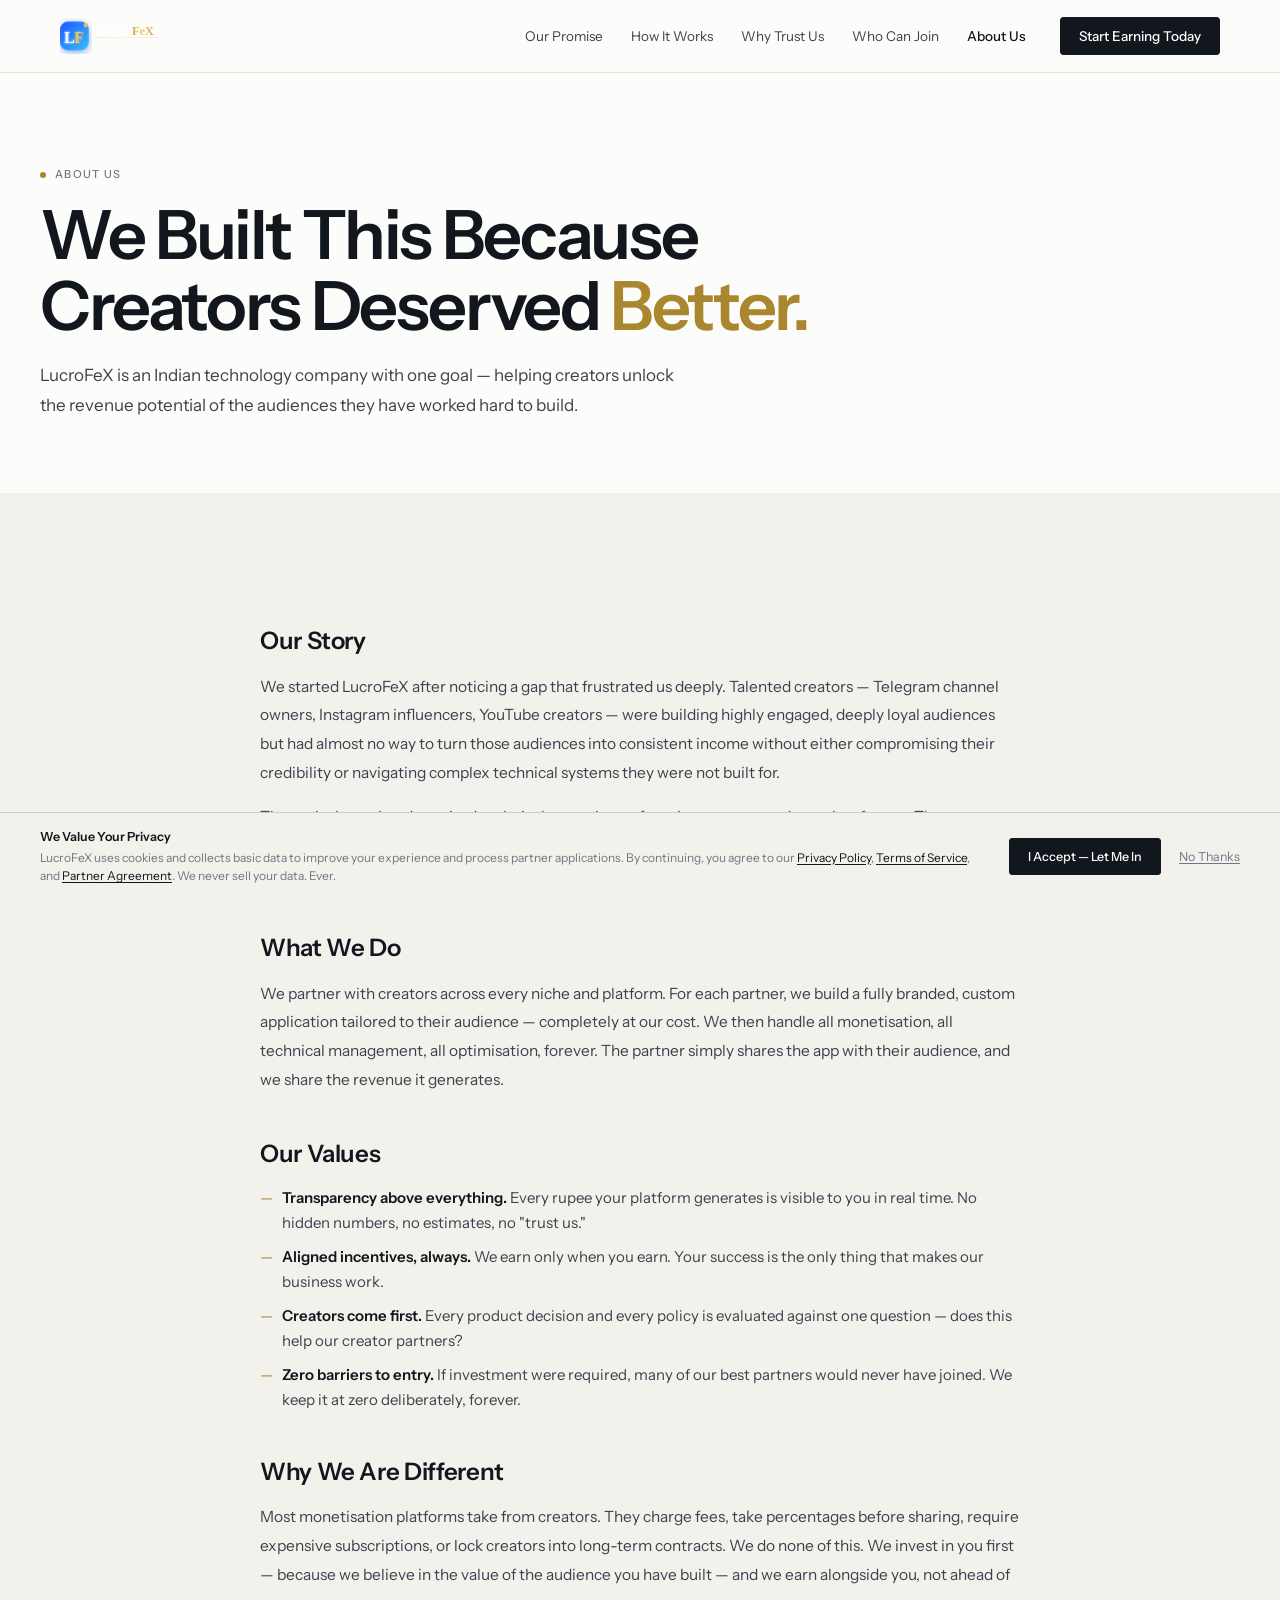
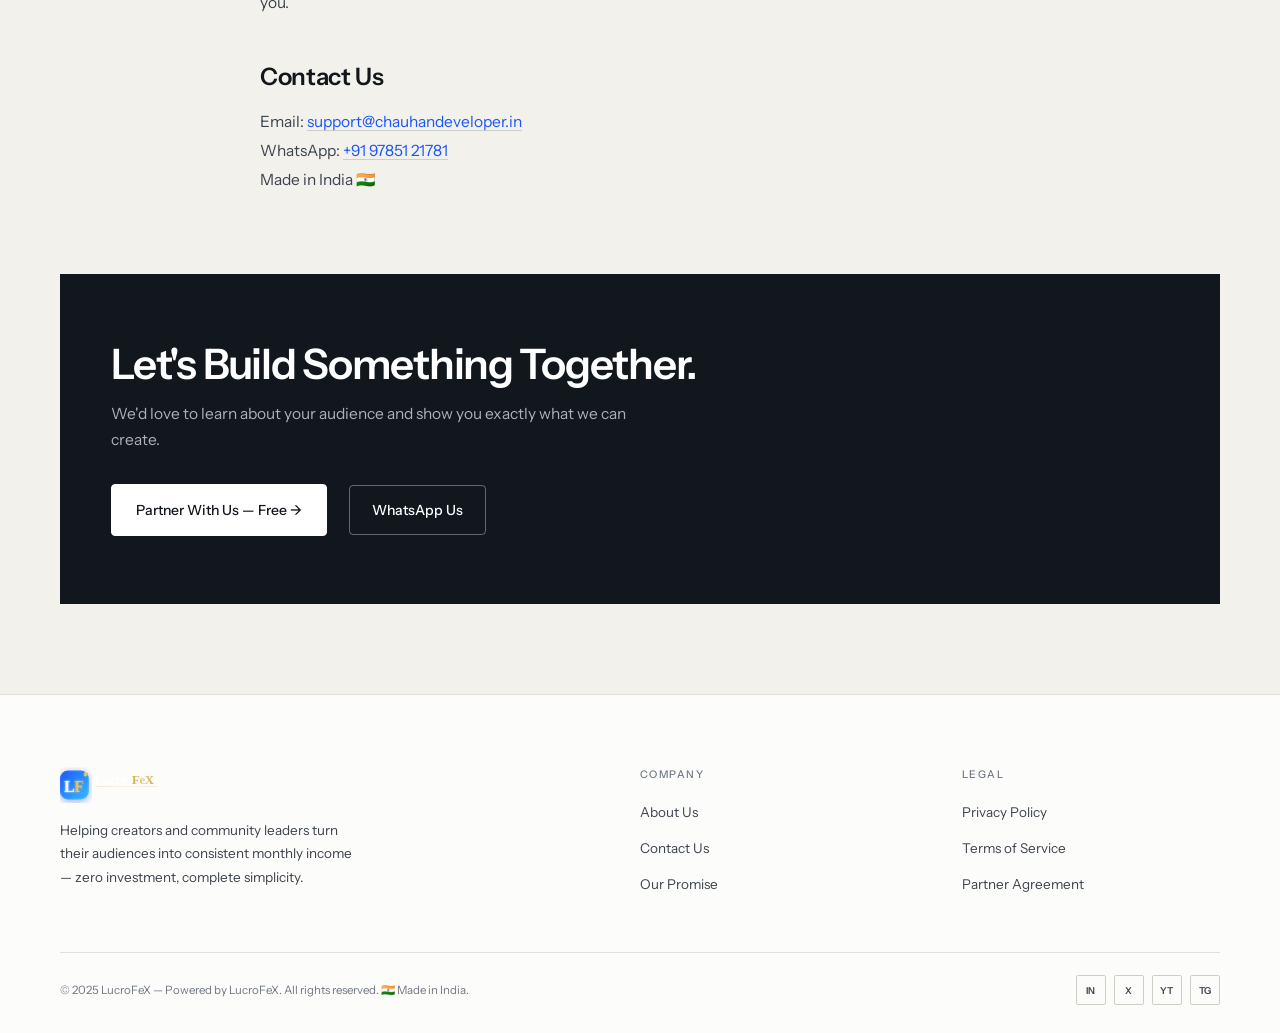
==== commit 413be2d4: "Update about.html" ====
--- a/about.html
+++ b/about.html
@@ -2,84 +2,11 @@
 <html lang="en">
 <head>
 <meta charset="UTF-8">
-<link rel="icon" type="image/svg+xml" href="../favicon.svg">
+<link rel="icon" type="image/svg+xml" href="favicon.svg">
 <meta name="viewport" content="width=device-width, initial-scale=1.0">
 <title>About Us — LucroFeX</title>
-<link rel="stylesheet" href="../shared.css">
-<style>
-.page-section{padding:clamp(70px,10vw,120px) 0}
-.page-section.alt{background:var(--deep)}
-.inner-card{background:var(--navy);border:1px solid var(--border);border-radius:24px;padding:clamp(28px,4vw,48px);transition:all .4s}
-.inner-card:hover{border-color:rgba(56,190,255,.2);transform:translateY(-4px);box-shadow:0 20px 60px rgba(0,0,0,.4)}
-.inner-card h3{font-family:'Playfair Display',serif;font-size:clamp(20px,2.5vw,26px);font-weight:800;color:white;margin-bottom:12px}
-.inner-card p{font-size:15px;font-weight:300;color:rgba(255,255,255,.38);line-height:1.9}
-.grid-2{display:grid;grid-template-columns:1fr 1fr;gap:clamp(16px,2.5vw,24px);margin-top:clamp(40px,6vw,64px)}
-.prose{max-width:780px;margin:0 auto}
-.prose h3{font-family:'Playfair Display',serif;font-size:clamp(20px,2.5vw,28px);font-weight:800;color:white;margin:44px 0 14px}
-.prose p{font-size:16px;font-weight:300;color:rgba(255,255,255,.42);line-height:1.95;margin-bottom:16px}
-.prose ul{margin:12px 0 20px;display:flex;flex-direction:column;gap:9px;list-style:none}
-.prose ul li{font-size:15px;color:rgba(255,255,255,.42);padding-left:22px;position:relative;line-height:1.7}
-.prose ul li::before{content:'→';position:absolute;left:0;color:var(--sky)}
-.prose .last-upd{font-size:12px;color:var(--muted);margin-bottom:32px;padding:10px 16px;background:rgba(255,255,255,.04);border-radius:8px;display:inline-block}
-.check-row{display:flex;align-items:flex-start;gap:16px;padding:clamp(18px,3vw,28px) 0;border-bottom:1px solid var(--border)}
-.check-row:last-child{border-bottom:none}
-.check-box{width:30px;height:30px;flex-shrink:0;border-radius:9px;background:rgba(34,197,94,.1);border:1px solid rgba(34,197,94,.22);display:flex;align-items:center;justify-content:center;color:var(--green);font-size:14px;font-weight:700;margin-top:2px}
-.check-row h4{font-family:'Playfair Display',serif;font-size:clamp(18px,2.2vw,22px);font-weight:800;color:white;margin-bottom:8px}
-.check-row p{font-size:15px;font-weight:300;color:rgba(255,255,255,.38);line-height:1.85}
-.step-big{display:grid;grid-template-columns:64px 1fr;gap:24px;padding:clamp(24px,3.5vw,40px) 0;border-bottom:1px solid var(--border)}
-.step-big:last-child{border-bottom:none}
-.step-circle{width:56px;height:56px;border-radius:50%;background:linear-gradient(135deg,var(--gold),var(--gold2));display:flex;align-items:center;justify-content:center;font-family:'Playfair Display',serif;font-size:22px;font-weight:900;color:var(--ink);flex-shrink:0;box-shadow:0 8px 24px rgba(201,168,76,.35)}
-.step-big h4{font-family:'Playfair Display',serif;font-size:clamp(20px,2.5vw,26px);font-weight:800;color:white;margin-bottom:10px}
-.step-big p{font-size:15px;font-weight:300;color:rgba(255,255,255,.38);line-height:1.9}
-.cta-strip{background:linear-gradient(135deg,#092CC0,#0D40E8,#092CC0);border-radius:28px;padding:clamp(44px,6vw,72px) clamp(28px,5vw,64px);text-align:center;position:relative;overflow:hidden;margin-top:clamp(60px,8vw,90px)}
-.cta-strip::before{content:'';position:absolute;inset:0;background:radial-gradient(ellipse 60% 80% at 50% 50%,rgba(56,190,255,.15) 0%,transparent 70%)}
-.cta-strip > *{position:relative;z-index:2}
-.cta-strip h2{font-family:'Playfair Display',serif;font-size:clamp(28px,4vw,48px);font-weight:900;color:white;margin-bottom:14px;letter-spacing:-1px}
-.cta-strip p{font-size:clamp(14px,1.7vw,17px);color:rgba(255,255,255,.5);margin-bottom:32px}
-.cta-strip-btns{display:flex;align-items:center;justify-content:center;gap:12px;flex-wrap:wrap}
-.who-big{background:var(--navy);border:1px solid var(--border);border-radius:24px;padding:clamp(28px,4vw,48px);transition:all .4s;position:relative;overflow:hidden}
-.who-big:hover{border-color:rgba(56,190,255,.25);transform:translateY(-5px);box-shadow:0 24px 64px rgba(0,0,0,.45)}
-.who-big-emoji{font-size:clamp(52px,7vw,72px);margin-bottom:18px;display:block;animation:float 4.5s ease-in-out infinite}
-.who-big h3{font-family:'Playfair Display',serif;font-size:clamp(22px,2.8vw,30px);font-weight:800;color:white;margin-bottom:12px}
-.who-big p{font-size:15px;font-weight:300;color:rgba(255,255,255,.38);line-height:1.9;margin-bottom:14px}
-.who-tag{display:inline-flex;align-items:center;gap:6px;font-size:11px;font-weight:700;letter-spacing:1px;padding:6px 14px;border-radius:50px}
-.tag-blue{background:rgba(56,190,255,.08);border:1px solid rgba(56,190,255,.18);color:var(--sky)}
-.tag-gold{background:rgba(201,168,76,.08);border:1px solid rgba(201,168,76,.18);color:var(--gold)}
-.tag-green{background:rgba(34,197,94,.08);border:1px solid rgba(34,197,94,.18);color:var(--green)}
-.contact-wrap{display:grid;grid-template-columns:1fr 1.1fr;gap:clamp(44px,7vw,100px);align-items:start}
-.f-title{font-family:'Playfair Display',serif;font-size:clamp(22px,2.8vw,30px);font-weight:800;color:white;margin-bottom:6px}
-.f-sub{font-size:13px;font-weight:300;color:var(--muted);margin-bottom:clamp(22px,3vw,32px);line-height:1.7}
-.f-group{margin-bottom:14px}
-.f-label{display:block;font-size:10px;font-weight:700;letter-spacing:2px;text-transform:uppercase;color:rgba(255,255,255,.3);margin-bottom:7px}
-.f-input{width:100%;background:rgba(255,255,255,.05);border:1px solid rgba(255,255,255,.08);border-radius:13px;padding:clamp(13px,1.6vw,16px) 18px;color:white;font-family:'Outfit',sans-serif;font-size:15px;font-weight:300;outline:none;transition:all .3s}
-.f-input::placeholder{color:rgba(255,255,255,.18)}
-.f-input:focus{border-color:rgba(56,190,255,.36);background:rgba(56,190,255,.05);box-shadow:0 0 0 3px rgba(56,190,255,.07)}
-.f-row{display:grid;grid-template-columns:1fr 1fr;gap:13px}
-.f-submit{width:100%;margin-top:8px;background:linear-gradient(135deg,var(--gold) 0%,var(--gold2) 50%,var(--gold) 100%);background-size:200% auto;color:var(--ink);font-family:'Outfit',sans-serif;font-size:clamp(15px,1.8vw,17px);font-weight:700;padding:clamp(15px,2vw,18px);border-radius:13px;box-shadow:0 8px 30px rgba(201,168,76,.3);transition:all .4s;animation:shimmer 3s linear infinite;letter-spacing:.3px;cursor:pointer;border:none}
-.f-submit:hover{transform:translateY(-3px);box-shadow:0 20px 50px rgba(201,168,76,.45)}
-.f-submit:disabled{opacity:.6;transform:none;cursor:not-allowed}
-.f-note{text-align:center;font-size:11px;font-weight:300;color:rgba(255,255,255,.2);margin-top:14px;line-height:1.7}
-.form-box{background:linear-gradient(160deg,#0C1B3B,#060D1A);border:1px solid rgba(56,190,255,.11);border-radius:34px;padding:clamp(30px,4.5vw,52px) clamp(24px,3.5vw,44px);box-shadow:0 56px 110px rgba(0,0,0,.5);position:relative;overflow:hidden}
-.form-box::before{content:'';position:absolute;top:0;left:0;right:0;height:1.5px;background:linear-gradient(90deg,transparent,var(--sky),rgba(201,168,76,.5),transparent)}
-.success-screen{display:none;text-align:center;padding:clamp(36px,5vw,52px) 20px}
-.success-icon-wrap{width:96px;height:96px;border-radius:50%;background:linear-gradient(135deg,rgba(34,197,94,.2),rgba(34,197,94,.05));border:2px solid rgba(34,197,94,.3);display:flex;align-items:center;justify-content:center;margin:0 auto 24px;box-shadow:0 0 40px rgba(34,197,94,.15)}
-.success-checkmark{font-family:'Playfair Display',serif;font-size:44px;font-weight:900;color:var(--green)}
-.success-screen h3{font-family:'Playfair Display',serif;font-size:clamp(24px,3.5vw,32px);font-weight:800;color:white;margin-bottom:10px}
-.success-screen p{font-size:16px;font-weight:300;color:rgba(255,255,255,.5);line-height:1.8;margin-bottom:24px}
-.success-pills{display:flex;flex-direction:column;gap:9px;margin-top:4px;text-align:left}
-.success-pill{display:flex;align-items:center;gap:12px;background:rgba(34,197,94,.07);border:1px solid rgba(34,197,94,.16);border-radius:12px;padding:13px 16px}
-.success-pill::before{content:'✓';color:var(--green);font-weight:700;font-size:14px;flex-shrink:0}
-.success-pill span{font-size:14px;color:rgba(255,255,255,.55);font-weight:300}
-.c-trust-item{display:flex;align-items:center;gap:14px;background:rgba(255,255,255,.03);border:1px solid var(--border);border-radius:16px;padding:clamp(14px,2vw,17px) clamp(16px,2.5vw,20px);transition:all .3s;margin-bottom:12px}
-.c-trust-item:hover{border-color:rgba(34,197,94,.2);background:rgba(34,197,94,.04)}
-.cti-icon{width:40px;height:40px;flex-shrink:0;border-radius:11px;background:rgba(34,197,94,.1);border:1px solid rgba(34,197,94,.2);display:flex;align-items:center;justify-content:center;font-size:18px}
-.cti-body h5{font-size:14px;font-weight:600;color:white;margin-bottom:3px}
-.cti-body p{font-size:12px;font-weight:300;color:var(--muted);line-height:1.6}
-@media(max-width:900px){.grid-2{grid-template-columns:1fr}.contact-wrap{grid-template-columns:1fr}.step-big{grid-template-columns:48px 1fr;gap:16px}}
-@media(max-width:500px){.f-row{grid-template-columns:1fr}.cta-strip-btns{flex-direction:column;align-items:stretch}}
-</style>
-
-  <!-- SEO & OG Meta -->
+<link rel="stylesheet" href="shared.css">
+<!-- SEO & OG Meta -->
   <meta name="description" content="LucroFeX — Turn your Telegram channel, Instagram or YouTube audience into real monthly income. Zero investment. We handle everything.">
   <meta name="keywords" content="audience monetization, telegram channel monetize, creator income, LucroFeX, zero investment earning">
   <meta property="og:title" content="LucroFeX — Your Audience. Our System. Your Earnings.">
@@ -97,8 +24,8 @@
 </div>
 <header id="nav">
   <div class="nav-inner">
-    <a href="../index.html" class="logo">
-      <img src="../logo.svg" alt="LucroFeX" style="height:42px;width:auto">
+    <a href="index.html" class="logo">
+      <img src="logo.svg" alt="LucroFeX" style="height:42px;width:auto">
     </a>
     <ul class="nav-links"><li><a href='promise.html'>Our Promise</a></li><li><a href='how-it-works.html'>How It Works</a></li><li><a href='trust.html'>Why Trust Us</a></li><li><a href='who-can-join.html'>Who Can Join</a></li><li><a href='about.html' class='active'>About Us</a></li><li><a href="contact.html" class="nav-pill">Start Earning Today</a></li></ul>
     <button class="hamburger" id="ham"><span></span><span></span><span></span></button>
@@ -135,7 +62,7 @@
 <div class="cta-strip reveal">
 <h2>Let's Build Something Together.</h2>
 <p>We'd love to learn about your audience and show you exactly what we can create.</p>
-<div class="cta-strip-btns"><a href="contact.html" class="btn-gold">Partner With Us — Free →</a><a href="https://wa.me/919785121781?text=Hi%2C%20I%20want%20to%20know%20more%20about%20Chauhan%20Developer." class="btn-blue" target="_blank" rel="noopener">💬 WhatsApp Us</a></div>
+<div class="cta-strip-btns"><a href="contact.html" class="btn-gold">Partner With Us — Free →</a><a href="https://wa.me/919785121781?text=Hi%2C%20I%20want%20to%20know%20more%20about%20Chauhan%20Developer." class="btn-blue" target="_blank" rel="noopener">WhatsApp Us</a></div>
 </div>
 </div>
 </section>
@@ -143,8 +70,8 @@
 <footer>
   <div class="container">
     <div class="ft-grid">
-      <div><a href="../index.html" class="logo">
-        <img src="../logo.svg" alt="LucroFeX" style="height:38px;width:auto">
+      <div><a href="index.html" class="logo">
+        <img src="logo.svg" alt="LucroFeX" style="height:38px;width:auto">
       </a><p class="ft-desc">Helping creators and community leaders turn their audiences into consistent monthly income — zero investment, complete simplicity.</p></div>
       <div><div class="ft-h">Company</div><ul class="ft-ul"><li><a href="about.html">About Us</a></li><li><a href="contact.html">Contact Us</a></li><li><a href="promise.html">Our Promise</a></li></ul></div>
       <div><div class="ft-h">Legal</div><ul class="ft-ul"><li><a href="privacy.html">Privacy Policy</a></li><li><a href="terms.html">Terms of Service</a></li><li><a href="partner-agreement.html">Partner Agreement</a></li></ul></div>
@@ -152,7 +79,7 @@
     <div class="ft-bottom"><p>© 2025 LucroFeX — Powered by LucroFeX. All rights reserved. 🇮🇳 Made in India.</p><div class="socials"><a href="https://linkedin.com" class="soc" target="_blank">in</a><a href="https://twitter.com" class="soc" target="_blank">𝕏</a><a href="https://youtube.com" class="soc" target="_blank">▶</a><a href="https://t.me" class="soc" target="_blank">✈</a></div></div>
   </div>
 </footer>
-<a href="https://wa.me/919785121781?text=Hi%20LucroFeX%2C%20I%20want%20to%20monetize%20my%20audience." class="wa-float" target="_blank" rel="noopener"><div class="wa-ping"></div>💬</a>
+<a href="https://wa.me/919785121781?text=Hi%20LucroFeX%2C%20I%20want%20to%20monetize%20my%20audience." class="wa-float" target="_blank" rel="noopener"><div class="wa-ping"></div></a>
 
 <script>
 const nav=document.getElementById('nav');
@@ -173,7 +100,7 @@
 <div class="privacy-overlay" id="privacyOverlay">
   <div class="privacy-box">
     <div class="pb-top">
-      <div class="pb-icon">🔒</div>
+      
       <div>
         <div class="pb-title">We Value Your Privacy</div>
         <p class="pb-desc">
@@ -187,7 +114,7 @@
       </div>
     </div>
     <div class="pb-btns">
-      <button class="pb-accept" onclick="acceptPrivacy()">✓ &nbsp;I Accept — Let Me In</button>
+      <button class="pb-accept" onclick="acceptPrivacy()">I Accept — Let Me In</button>
       <button class="pb-decline" onclick="declinePrivacy()">No Thanks</button>
     </div>
     <div class="pb-links">
@@ -217,4 +144,4 @@
 </script>
 
 </body>
-</html>+</html>
--- a/shared.css
+++ b/shared.css
@@ -1,199 +1,687 @@
 /* ═══════════════════════════════════════
-   CHAUHAN DEVELOPER — SHARED STYLES
+   LUCROFEX — SHARED STYLES
+   Editorial design system · light
+   Paper surfaces, hairlines, flat type.
+   Brand: blue #1A56FF · gold #A8872F
+   Single stylesheet for every page.
 ═══════════════════════════════════════ */
-@import url('https://fonts.googleapis.com/css2?family=Playfair+Display:ital,wght@0,700;0,800;0,900;1,700;1,800&family=Outfit:wght@300;400;500;600;700&display=swap');
-
-:root {
-  --ink:    #03080F;
-  --deep:   #060D1A;
-  --navy:   #08142B;
-  --royal:  #0B2FCC;
-  --blue:   #1A56FF;
-  --sky:    #38BEFF;
-  --gold:   #C9A84C;
-  --gold2:  #F0D080;
-  --green:  #22C55E;
-  --white:  #FFFFFF;
-  --muted:  #8A9ABB;
-  --border: rgba(255,255,255,0.07);
+@import url('https://fonts.googleapis.com/css2?family=Instrument+Sans:wght@400;500;600;700&display=swap');
+
+:root{
+  --paper:#FCFCFA;
+  --paper-2:#F2F1EC;
+  --white:#FFFFFF;
+
+  --ink:#12161D;
+  --ink-2:#3C434E;
+  --muted:#707784;
+  --muted-2:#9A9FAA;
+
+  --blue:#1A56FF;
+  --blue-deep:#0B2FCC;
+  --sky:#38BEFF;
+  --gold:#A8872F;
+  --gold-soft:#EADCB4;
+  --gold2:#EADCB4;
+  --green:#157F3D;
+  --green-ink:#157F3D;
+
+  --line:#E2E1DA;
+  --line-2:#CFCEC5;
+
+  /* aliases kept for older inline styles/scripts */
+  --bg:var(--paper);
+  --deep:var(--paper-2);
+  --navy:#F0EFE8;
+  --royal:var(--blue-deep);
+  --gold-deep:var(--gold);
+  --border:var(--line);
+  --border-strong:var(--line-2);
+  --shadow-sm:0 1px 2px rgba(18,22,29,.04);
+  --shadow-md:0 8px 24px rgba(18,22,29,.06);
+  --shadow-lg:0 18px 50px rgba(18,22,29,.08);
+  --shadow-blue:none;
+  --shadow-gold:none;
+
+  --sans:'Instrument Sans',-apple-system,'Segoe UI',Roboto,sans-serif;
 }
 
 *,*::before,*::after{margin:0;padding:0;box-sizing:border-box}
-html{scroll-behavior:smooth}
-body{font-family:'Outfit',sans-serif;background:var(--ink);color:var(--white);overflow-x:hidden;line-height:1.6}
+html{scroll-behavior:smooth;scroll-padding-top:96px}
+body{
+  font-family:var(--sans);background:var(--paper);color:var(--ink);
+  font-size:16px;line-height:1.6;overflow-x:hidden;
+  -webkit-font-smoothing:antialiased;text-rendering:optimizeLegibility;
+}
 a{text-decoration:none;color:inherit}
-button{cursor:pointer;border:none;font-family:inherit;background:none}
-
-.container{width:100%;max-width:1200px;margin:0 auto;padding:0 clamp(20px,5vw,64px)}
-
-/* NAV */
-#nav{position:fixed;top:0;left:0;right:0;z-index:500;transition:all .35s ease}
-#nav.solid{background:rgba(3,8,15,.94);backdrop-filter:blur(26px);border-bottom:1px solid var(--border)}
-.nav-inner{display:flex;align-items:center;justify-content:space-between;padding:clamp(14px,2vw,20px) clamp(20px,5vw,64px);transition:padding .35s}
-#nav.solid .nav-inner{padding-top:13px;padding-bottom:13px}
-.logo{display:flex;align-items:center;gap:12px}
-.logo-mark{width:40px;height:40px;border-radius:12px;flex-shrink:0;background:linear-gradient(135deg,var(--royal),var(--sky));display:flex;align-items:center;justify-content:center;font-size:13px;font-weight:700;color:white;box-shadow:0 0 24px rgba(56,190,255,.3)}
-.logo-name{font-family:'Playfair Display',serif;font-size:18px;font-weight:800;color:white;white-space:nowrap}
-.nav-links{display:flex;align-items:center;gap:30px;list-style:none}
-.nav-links a{font-size:14px;font-weight:400;color:rgba(255,255,255,.45);transition:color .2s;white-space:nowrap}
-.nav-links a:hover,.nav-links a.active{color:white}
-.nav-pill{background:linear-gradient(135deg,var(--royal),var(--blue));color:white!important;font-weight:600!important;font-size:13px!important;padding:10px 24px;border-radius:50px;white-space:nowrap;box-shadow:0 4px 22px rgba(26,86,255,.38);transition:all .3s!important}
-.nav-pill:hover{transform:translateY(-2px)!important;box-shadow:0 12px 36px rgba(26,86,255,.55)!important}
-.hamburger{display:none;flex-direction:column;gap:5px;padding:8px;background:rgba(255,255,255,.05);border:1px solid var(--border);border-radius:10px}
-.hamburger span{display:block;width:22px;height:1.5px;background:white;border-radius:2px;transition:all .3s}
-.drawer{position:fixed;inset:0;z-index:490;background:rgba(3,8,15,.97);backdrop-filter:blur(32px);display:flex;flex-direction:column;align-items:center;justify-content:center;gap:32px;transform:translateX(100%);transition:transform .4s cubic-bezier(.16,1,.3,1)}
+button{cursor:pointer;border:none;font-family:inherit;background:none;color:inherit}
+img{max-width:100%;display:block}
+ul{list-style:none}
+::selection{background:var(--gold-soft);color:var(--ink)}
+:focus-visible{outline:2px solid var(--blue);outline-offset:3px;border-radius:2px}
+
+.container{width:100%;max-width:1240px;margin:0 auto;padding:0 clamp(20px,4vw,40px)}
+.text-center{text-align:center}
+
+/* ═══════════ NAV ═══════════ */
+#nav{position:fixed;top:0;left:0;right:0;z-index:500;background:var(--paper);border-bottom:1px solid var(--line);transition:box-shadow .3s}
+#nav.solid{box-shadow:0 6px 24px rgba(18,22,29,.04)}
+.nav-inner{
+  display:flex;align-items:center;justify-content:space-between;
+  height:72px;max-width:1240px;margin:0 auto;padding:0 clamp(20px,4vw,40px);
+}
+.logo{display:flex;align-items:center;gap:10px}
+.logo img{display:block}
+.logo-mark{
+  position:relative;width:28px;height:28px;border-radius:7px;flex-shrink:0;
+  background:linear-gradient(150deg,var(--blue),var(--sky));
+  display:flex;align-items:center;justify-content:center;
+  font-size:11px;font-weight:600;letter-spacing:.02em;color:var(--white);
+}
+.logo-mark::after{
+  content:'';position:absolute;top:-2px;right:-2px;width:6px;height:6px;border-radius:50%;
+  background:var(--gold);box-shadow:0 0 0 2px var(--paper);
+}
+.logo-name{font-size:16px;font-weight:600;letter-spacing:-.02em;color:var(--ink);white-space:nowrap}
+
+.nav-links{display:flex;align-items:center;gap:28px}
+.nav-links a{font-size:13.5px;font-weight:400;color:var(--ink-2);white-space:nowrap;transition:color .2s}
+.nav-links a:hover{color:var(--blue)}
+.nav-links a.active{color:var(--ink);font-weight:500}
+.nav-pill{
+  background:var(--ink)!important;color:var(--white)!important;
+  font-weight:500!important;font-size:13.5px!important;
+  padding:10px 18px!important;border-radius:4px;border:1px solid var(--ink);
+  margin-left:6px;box-shadow:none!important;transition:background .2s,border-color .2s!important;
+}
+.nav-pill:hover{background:var(--blue)!important;border-color:var(--blue)!important;color:var(--white)!important;transform:none!important}
+
+.hamburger{
+  display:none;flex-direction:column;justify-content:center;align-items:center;gap:4px;
+  width:40px;height:40px;padding:0;background:transparent;
+  border:1px solid var(--line-2);border-radius:4px;box-shadow:none;
+}
+.hamburger span{display:block;width:16px;height:1.5px;background:var(--ink);border-radius:0;transition:none}
+
+.drawer{
+  position:fixed;inset:0;z-index:600;background:var(--paper);
+  display:flex;flex-direction:column;align-items:center;justify-content:center;gap:26px;
+  transform:translateX(100%);transition:transform .4s cubic-bezier(.16,1,.3,1);
+}
 .drawer.open{transform:none}
-.drawer a{font-family:'Playfair Display',serif;font-size:clamp(28px,7vw,48px);font-weight:800;color:white;transition:color .2s}
-.drawer a:hover{color:var(--sky)}
-.drawer-x{position:absolute;top:24px;right:24px;width:44px;height:44px;border-radius:12px;background:rgba(255,255,255,.06);border:1px solid var(--border);color:white;font-size:20px;display:flex;align-items:center;justify-content:center;cursor:pointer}
-
-/* FOOTER */
-footer{background:var(--deep);border-top:1px solid var(--border);padding:clamp(56px,8vw,90px) 0 clamp(30px,4vw,40px)}
-.ft-grid{display:grid;grid-template-columns:1.8fr 1fr 1fr;gap:clamp(28px,5vw,72px);margin-bottom:clamp(40px,5vw,56px)}
-.ft-desc{font-size:14px;font-weight:300;color:rgba(255,255,255,.28);line-height:1.9;margin-top:14px;max-width:260px}
-.ft-h{font-size:10px;font-weight:700;letter-spacing:2.5px;text-transform:uppercase;color:rgba(255,255,255,.22);margin-bottom:18px}
-.ft-ul{list-style:none;display:flex;flex-direction:column;gap:11px}
-.ft-ul a{font-size:14px;font-weight:300;color:rgba(255,255,255,.38);transition:color .2s}
-.ft-ul a:hover{color:white}
-.ft-bottom{border-top:1px solid var(--border);padding-top:26px;display:flex;justify-content:space-between;align-items:center;flex-wrap:wrap;gap:14px}
-.ft-bottom p{font-size:12px;color:rgba(255,255,255,.2)}
+.drawer a{font-size:clamp(24px,5.5vw,34px);font-weight:600;letter-spacing:-.02em;color:var(--ink);transition:color .2s}
+.drawer a:hover{color:var(--blue)}
+.drawer-x{
+  position:absolute;top:20px;right:20px;width:44px;height:44px;border-radius:4px;
+  background:transparent;border:1px solid var(--line-2);color:var(--ink);
+  font-size:16px;display:flex;align-items:center;justify-content:center;
+}
+
+/* ═══════════ FOOTER ═══════════ */
+footer{background:var(--paper);border-top:1px solid var(--line);padding:clamp(48px,6vw,72px) 0 28px}
+.ft-grid{display:grid;grid-template-columns:2fr 1fr 1fr;gap:clamp(28px,5vw,64px);margin-bottom:clamp(36px,5vw,56px)}
+.ft-desc{font-size:13.5px;font-weight:400;color:var(--ink-2);line-height:1.75;margin-top:16px;max-width:300px}
+.ft-h{font-size:10.5px;font-weight:500;letter-spacing:.14em;text-transform:uppercase;color:var(--muted);margin-bottom:16px}
+.ft-ul{display:flex;flex-direction:column;gap:10px}
+.ft-ul a{font-size:13.5px;color:var(--ink-2);transition:color .2s}
+.ft-ul a:hover{color:var(--blue)}
+.ft-bottom{border-top:1px solid var(--line);padding-top:22px;display:flex;justify-content:space-between;align-items:center;flex-wrap:wrap;gap:16px}
+.ft-bottom p{font-size:11.5px;color:var(--muted)}
 .socials{display:flex;gap:8px}
-.soc{width:36px;height:36px;border-radius:10px;background:rgba(255,255,255,.04);border:1px solid var(--border);display:flex;align-items:center;justify-content:center;color:rgba(255,255,255,.3);font-size:13px;transition:all .3s}
-.soc:hover{background:var(--royal);border-color:var(--royal);color:white}
-
-/* WA FLOAT */
-.wa-float{position:fixed;bottom:26px;right:26px;z-index:400;width:56px;height:56px;border-radius:50%;background:linear-gradient(135deg,#25D366,#128C7E);display:flex;align-items:center;justify-content:center;font-size:24px;box-shadow:0 8px 32px rgba(37,211,102,.45);transition:all .3s}
-.wa-float:hover{transform:scale(1.12)}
-.wa-ping{position:absolute;inset:-5px;border-radius:50%;border:2px solid rgba(37,211,102,.4);animation:ping 2s ease-out infinite}
-@keyframes ping{0%{transform:scale(1);opacity:.7}100%{transform:scale(2.2);opacity:0}}
-@keyframes shimmer{to{background-position:200% center}}
-@keyframes float{0%,100%{transform:translateY(0)}50%{transform:translateY(-10px)}}
-@keyframes breathe{0%,100%{opacity:1}50%{opacity:.4}}
-@keyframes fadeUp{from{opacity:0;transform:translateY(28px)}to{opacity:1;transform:translateY(0)}}
-
-.reveal{opacity:0;transform:translateY(36px);transition:opacity .8s cubic-bezier(.16,1,.3,1),transform .8s cubic-bezier(.16,1,.3,1)}
+.soc{
+  width:30px;height:30px;border-radius:2px;background:transparent;border:1px solid var(--line-2);
+  display:flex;align-items:center;justify-content:center;color:var(--ink-2);
+  font-size:0;transition:background .2s,color .2s,border-color .2s;
+}
+.soc::after{content:'in';font-size:9.5px;font-weight:600;letter-spacing:.04em;text-transform:uppercase;color:inherit}
+.soc:nth-child(2)::after{content:'X'}
+.soc:nth-child(3)::after{content:'YT'}
+.soc:nth-child(4)::after{content:'TG'}
+.soc:hover{background:var(--ink);border-color:var(--ink);color:var(--white);transform:none;box-shadow:none}
+
+/* ═══════════ WHATSAPP FLOAT ═══════════ */
+.wa-float{
+  position:fixed;bottom:24px;right:24px;z-index:400;width:48px;height:48px;border-radius:50%;
+  background:var(--ink);display:flex;align-items:center;justify-content:center;
+  font-size:0;color:transparent;box-shadow:0 4px 14px rgba(18,22,29,.22);transition:transform .2s,background .2s;
+}
+.wa-float::before{
+  content:'';width:22px;height:22px;
+  background:url("data:image/svg+xml,%3Csvg xmlns='http://www.w3.org/2000/svg' viewBox='0 0 24 24' fill='%23fff'%3E%3Cpath d='M12%202a10%2010%200%200%200-8.6%2015.1L2%2022l5-1.3A10%2010%200%201%200%2012%202Zm0%2018a7.9%207.9%200%200%201-4-1.1l-.3-.2-3%20.8.8-2.9-.2-.3A8%208%200%201%201%2012%2020Zm4.4-5.9c-.2-.1-1.4-.7-1.6-.8-.2-.1-.4-.1-.5.1l-.7.9c-.1.1-.3.2-.5.1a6.5%206.5%200%200%201-3.2-2.8c-.2-.4.2-.4.6-1.3.1-.2%200-.3%200-.4l-.7-1.7c-.2-.4-.4-.4-.5-.4h-.5c-.2%200-.4.1-.6.3-.2.2-.8.8-.8%201.9s.8%202.2%201%202.4c.1.1%201.6%202.5%203.9%203.5%201.5.6%202%20.7%202.8.6.4-.1%201.4-.6%201.6-1.1.2-.6.2-1%20.1-1.1l-.4-.2Z'/%3E%3C/svg%3E") center/contain no-repeat;
+}
+.wa-float:hover{transform:translateY(-2px);box-shadow:0 10px 26px rgba(18,22,29,.3)}
+.wa-ping{display:none}
+
+/* ═══════════ MOTION ═══════════ */
+.reveal{opacity:0;transform:translateY(16px);transition:opacity .6s ease,transform .6s ease}
 .reveal.in{opacity:1;transform:none}
-.d1{transition-delay:.1s}.d2{transition-delay:.2s}.d3{transition-delay:.3s}.d4{transition-delay:.4s}
-
-/* BUTTONS */
-.btn-gold{display:inline-flex;align-items:center;gap:10px;background:linear-gradient(135deg,var(--gold) 0%,var(--gold2) 50%,var(--gold) 100%);background-size:200% auto;color:var(--ink);font-family:'Outfit',sans-serif;font-size:16px;font-weight:700;padding:17px 40px;border-radius:50px;letter-spacing:.3px;box-shadow:0 10px 48px rgba(201,168,76,.38);transition:all .4s;animation:shimmer 3s linear infinite;text-decoration:none}
-.btn-gold:hover{transform:translateY(-3px) scale(1.02);box-shadow:0 22px 68px rgba(201,168,76,.55)}
-.btn-blue{display:inline-flex;align-items:center;gap:10px;background:linear-gradient(135deg,var(--royal),var(--blue));color:white;font-family:'Outfit',sans-serif;font-size:15px;font-weight:600;padding:15px 36px;border-radius:50px;box-shadow:0 8px 32px rgba(26,86,255,.35);transition:all .3s;text-decoration:none}
-.btn-blue:hover{transform:translateY(-3px);box-shadow:0 20px 50px rgba(26,86,255,.5)}
-
-/* PAGE HERO */
-.page-hero{padding:clamp(130px,16vw,180px) clamp(20px,5vw,64px) clamp(60px,8vw,90px);text-align:center;position:relative;overflow:hidden}
-.page-hero-bg{position:absolute;inset:0;background:radial-gradient(ellipse 90% 70% at 50% 0%,rgba(11,47,204,.25) 0%,transparent 60%),var(--ink);z-index:0}
-.page-hero-content{position:relative;z-index:2;max-width:720px;margin:0 auto}
-.page-eyebrow{display:inline-flex;align-items:center;gap:9px;font-size:11px;font-weight:700;letter-spacing:2.5px;text-transform:uppercase;color:var(--sky);margin-bottom:16px}
-.page-eyebrow::before{content:'';width:24px;height:1.5px;background:var(--sky);flex-shrink:0}
-.page-hero h1{font-family:'Playfair Display',serif;font-size:clamp(38px,6vw,72px);font-weight:900;line-height:1.08;letter-spacing:-1.5px;color:white;margin-bottom:20px}
-.page-hero h1 em{font-style:italic;background:linear-gradient(90deg,var(--gold),var(--gold2),var(--gold));background-size:200% auto;-webkit-background-clip:text;-webkit-text-fill-color:transparent;background-clip:text;animation:shimmer 3s linear infinite}
-.page-hero p{font-size:clamp(15px,1.8vw,18px);font-weight:300;color:rgba(255,255,255,.42);line-height:1.9}
-
-/* SECTION */
-section.page-section{padding:clamp(70px,10vw,120px) 0}
-section.page-section.alt{background:var(--deep)}
-section.page-section.navy{background:var(--navy)}
-
-.eyebrow{display:inline-flex;align-items:center;gap:9px;font-size:11px;font-weight:700;letter-spacing:2.5px;text-transform:uppercase;color:var(--sky);margin-bottom:14px}
-.eyebrow::before{content:'';width:24px;height:1.5px;background:var(--sky);flex-shrink:0}
-.eyebrow.gold{color:var(--gold)}.eyebrow.gold::before{background:var(--gold)}
-.eyebrow.green{color:var(--green)}.eyebrow.green::before{background:var(--green)}
-
-h2.s-title{font-family:'Playfair Display',serif;font-size:clamp(32px,4.5vw,56px);font-weight:800;line-height:1.1;letter-spacing:-1.2px;color:white;margin-bottom:16px}
-h2.s-title span{color:var(--sky)}
-h2.s-title em{font-style:italic;color:var(--gold)}
-.s-desc{font-size:clamp(15px,1.7vw,17px);font-weight:300;color:rgba(255,255,255,.4);line-height:1.9}
-
-
-
-/* TICKER */
-.ticker-wrap{padding:15px 0;overflow:hidden;border-top:1px solid var(--border);border-bottom:1px solid var(--border);background:rgba(8,20,43,.4)}
-.ticker-track{display:flex;width:max-content;animation:ticker-scroll 28s linear infinite}
+.d1{transition-delay:.06s}.d2{transition-delay:.12s}.d3{transition-delay:.18s}.d4{transition-delay:.24s}
+
+/* ═══════════ BUTTONS ═══════════ */
+.btn-gold{
+  display:inline-flex;align-items:center;gap:10px;
+  background:var(--blue);color:var(--white);
+  font-family:var(--sans);font-size:14px;font-weight:500;letter-spacing:0;
+  padding:14px 24px;border-radius:4px;border:1px solid var(--blue);
+  box-shadow:none;animation:none;transition:background .2s,border-color .2s,color .2s;
+}
+.btn-gold:hover{background:var(--blue-deep);border-color:var(--blue-deep);color:var(--white);transform:none;box-shadow:none}
+.btn-blue{
+  display:inline-flex;align-items:center;gap:10px;
+  background:transparent;color:var(--ink);
+  font-family:var(--sans);font-size:14px;font-weight:500;
+  padding:13px 22px;border-radius:4px;border:1px solid var(--line-2);
+  box-shadow:none;transition:border-color .2s,color .2s,background .2s;
+}
+.btn-blue:hover{border-color:var(--ink);background:transparent;transform:none;box-shadow:none;color:var(--ink)}
+.btn-tg,.btn-wa{
+  display:inline-flex;align-items:center;gap:8px;width:fit-content;
+  background:none;border:0;border-bottom:1px solid var(--line-2);border-radius:0;
+  color:var(--ink);font-family:var(--sans);font-size:14px;font-weight:500;padding:0 0 3px;
+  transition:color .2s,border-color .2s;
+}
+.btn-tg:hover,.btn-wa:hover{background:none;border-color:var(--blue);color:var(--blue);transform:none;box-shadow:none}
+.btn-white{
+  display:inline-flex;align-items:center;gap:10px;
+  background:var(--white);color:var(--ink);
+  font-family:var(--sans);font-size:14px;font-weight:500;
+  padding:14px 24px;border-radius:4px;border:1px solid var(--white);
+  box-shadow:none;animation:none;transition:background .2s,border-color .2s,color .2s;
+}
+.btn-white:hover{background:var(--gold-soft);border-color:var(--gold-soft);color:var(--ink);transform:none;box-shadow:none}
+.btn-border{
+  display:inline-flex;align-items:center;gap:10px;
+  background:transparent;border:1px solid rgba(255,255,255,.35);color:var(--white);
+  font-family:var(--sans);font-size:14px;font-weight:500;
+  padding:14px 24px;border-radius:4px;transition:border-color .2s,background .2s;
+}
+.btn-border:hover{background:transparent;border-color:var(--white);transform:none;box-shadow:none}
+
+/* ═══════════ INNER PAGE HERO ═══════════ */
+.page-hero{
+  padding:clamp(118px,13vw,160px) clamp(20px,4vw,40px) clamp(44px,6vw,72px);
+  background:var(--paper);text-align:left;position:relative;
+}
+.page-hero-bg{display:none}
+.page-hero-content{position:relative;z-index:2;max-width:1240px;margin:0 auto}
+.page-eyebrow{
+  display:inline-flex;align-items:center;gap:9px;
+  font-size:11px;font-weight:500;letter-spacing:.12em;text-transform:uppercase;
+  color:var(--muted);margin-bottom:16px;
+}
+.page-eyebrow::before{content:'';width:6px;height:6px;border-radius:50%;background:var(--gold);flex-shrink:0}
+.page-hero h1{
+  font-size:clamp(36px,5.4vw,68px);font-weight:600;
+  line-height:1.04;letter-spacing:-.035em;color:var(--ink);margin-bottom:20px;
+}
+.page-hero h1 em{
+  font-style:normal;color:var(--gold);background:none;
+  -webkit-text-fill-color:currentColor;-webkit-background-clip:border-box;background-clip:border-box;
+  animation:none;
+}
+.page-hero p{font-size:clamp(15px,1.7vw,17px);color:var(--ink-2);line-height:1.75;max-width:640px}
+
+/* ═══════════ SECTIONS / SHARED TYPE ═══════════ */
+section.page-section{padding:clamp(56px,7vw,92px) 0}
+section.page-section.alt{background:var(--paper-2)}
+
+.eyebrow{
+  display:inline-flex;align-items:center;gap:9px;
+  font-size:11px;font-weight:500;letter-spacing:.12em;text-transform:uppercase;
+  color:var(--muted);margin-bottom:14px;
+}
+.eyebrow::before{content:'';width:6px;height:6px;border-radius:50%;background:var(--gold);flex-shrink:0}
+.eyebrow.green::before{background:var(--green)}
+
+h2.s-title{
+  font-size:clamp(27px,3.4vw,44px);font-weight:600;
+  line-height:1.08;letter-spacing:-.03em;color:var(--ink);margin-bottom:16px;
+}
+h2.s-title span{color:var(--blue)}
+h2.s-title em{
+  font-style:normal;color:var(--gold);background:none;
+  -webkit-text-fill-color:currentColor;-webkit-background-clip:border-box;background-clip:border-box;
+  animation:none;
+}
+.s-desc{font-size:15.5px;font-weight:400;color:var(--ink-2);line-height:1.75}
+.page-section .text-center{max-width:840px;margin:0 auto}
+
+/* ═══════════ TICKER ═══════════ */
+.ticker-wrap{
+  overflow:hidden;border-top:1px solid var(--line);border-bottom:1px solid var(--line);
+  background:var(--paper);padding:14px 0;
+  -webkit-mask-image:linear-gradient(90deg,transparent,#000 56px,#000 calc(100% - 56px),transparent);
+  mask-image:linear-gradient(90deg,transparent,#000 56px,#000 calc(100% - 56px),transparent);
+}
+.ticker-track{display:flex;width:max-content;animation:ticker-scroll 55s linear infinite}
 @keyframes ticker-scroll{to{transform:translateX(-50%)}}
-.tk-item{display:flex;align-items:center;gap:16px;padding:0 28px;font-size:12px;font-weight:600;letter-spacing:2px;text-transform:uppercase;color:rgba(255,255,255,.2);white-space:nowrap}
-.tk-item::after{content:'✦';color:rgba(201,168,76,.4);margin-left:16px}
-
-@media(max-width:768px){
+.tk-item{display:flex;align-items:center;gap:14px;padding:0 18px;font-size:10px;font-weight:500;letter-spacing:.1em;text-transform:uppercase;color:var(--muted);white-space:nowrap}
+.tk-item::after{content:'·';color:var(--line-2);margin-left:14px}
+
+/* ═══════════ INNER PAGE COMPONENTS ═══════════ */
+.inner-card{
+  background:var(--white);border:1px solid var(--line-2);border-radius:4px;
+  padding:clamp(26px,3.4vw,36px);transition:border-color .2s;
+}
+.inner-card:hover{border-color:var(--line-2);transform:none;box-shadow:none}
+.inner-card h3{font-size:clamp(19px,2.2vw,23px);font-weight:600;color:var(--ink);margin-bottom:10px;letter-spacing:-.015em;line-height:1.3}
+.inner-card p{font-size:14.5px;font-weight:400;color:var(--ink-2);line-height:1.75}
+.grid-2{display:grid;grid-template-columns:1fr 1fr;gap:clamp(14px,2vw,20px);margin-top:clamp(32px,5vw,52px)}
+
+.prose{max-width:760px;margin:0 auto}
+.prose h3{font-size:clamp(19px,2.2vw,24px);font-weight:600;color:var(--ink);margin:40px 0 12px;letter-spacing:-.015em}
+.prose p{font-size:15.5px;font-weight:400;color:var(--ink-2);line-height:1.85;margin-bottom:16px}
+.prose ul{margin:10px 0 20px;display:flex;flex-direction:column;gap:8px}
+.prose ul li{font-size:15px;color:var(--ink-2);padding-left:22px;position:relative;line-height:1.7}
+.prose ul li::before{content:'—';position:absolute;left:0;color:var(--gold)}
+.prose .last-upd{
+  display:inline-block;font-size:12px;color:var(--muted);
+  margin-bottom:30px;padding:8px 0;background:none;border-radius:0;
+  border-top:1px solid var(--line);border-bottom:1px solid var(--line);
+}
+
+.check-row{display:flex;align-items:flex-start;gap:clamp(14px,2.5vw,22px);padding:clamp(20px,3vw,28px) 0;border-bottom:1px solid var(--line)}
+.check-row:first-child{border-top:1px solid var(--line-2)}
+.check-row:last-child{border-bottom:1px solid var(--line-2)}
+.check-box{
+  width:24px;height:24px;flex-shrink:0;border-radius:2px;background:none;
+  border:1px solid var(--line-2);display:flex;align-items:center;justify-content:center;
+  color:var(--green);font-size:11px;font-weight:600;margin-top:4px;
+}
+.check-row h4{font-size:clamp(18px,2.1vw,21px);font-weight:600;color:var(--ink);margin-bottom:8px;letter-spacing:-.015em;line-height:1.3}
+.check-row p{font-size:15px;font-weight:400;color:var(--ink-2);line-height:1.8}
+
+.step-big{display:grid;grid-template-columns:56px 1fr;gap:clamp(18px,2.6vw,28px);padding:clamp(24px,3.4vw,34px) 0;border-bottom:1px solid var(--line)}
+.step-big:first-of-type{border-top:1px solid var(--line-2)}
+.step-big:last-child{border-bottom:1px solid var(--line-2)}
+.step-circle{
+  width:44px;height:44px;border-radius:50%;background:none;border:1px solid var(--line-2);
+  display:flex;align-items:center;justify-content:center;
+  font-size:13px;font-weight:600;color:var(--gold);flex-shrink:0;box-shadow:none;
+  font-variant-numeric:tabular-nums;
+}
+.step-big h4{font-size:clamp(19px,2.2vw,23px);font-weight:600;color:var(--ink);margin-bottom:8px;letter-spacing:-.015em;line-height:1.3}
+.step-big p{font-size:15px;font-weight:400;color:var(--ink-2);line-height:1.8}
+
+.cta-strip{
+  background:var(--ink);border-radius:0;
+  padding:clamp(40px,5.5vw,68px) clamp(26px,4vw,56px);
+  text-align:left;position:relative;overflow:hidden;
+  margin-top:clamp(48px,7vw,80px);
+}
+.cta-strip::before{display:none}
+.cta-strip>*{position:relative;z-index:2}
+.cta-strip h2{font-size:clamp(26px,3.6vw,42px);font-weight:600;color:var(--white);margin-bottom:14px;letter-spacing:-.03em;line-height:1.06;max-width:720px}
+.cta-strip p{font-size:15.5px;color:rgba(255,255,255,.66);margin-bottom:30px;max-width:520px;line-height:1.7}
+.cta-strip-btns{display:flex;align-items:center;justify-content:flex-start;gap:16px 22px;flex-wrap:wrap}
+.cta-strip .btn-gold{background:var(--white);color:var(--ink);border-color:var(--white)}
+.cta-strip .btn-gold:hover{background:var(--gold-soft);border-color:var(--gold-soft);color:var(--ink)}
+.cta-strip .btn-blue{background:transparent;color:var(--white);border-color:rgba(255,255,255,.35)}
+.cta-strip .btn-blue:hover{background:transparent;border-color:var(--white);color:var(--white)}
+.cta-strip .btn-border{color:var(--white)}
+
+.who-big{
+  background:var(--white);border:1px solid var(--line-2);border-radius:4px;
+  padding:clamp(26px,3.4vw,36px);transition:border-color .2s;position:relative;overflow:visible;
+}
+.who-big:hover{border-color:var(--line-2);transform:none;box-shadow:none}
+.who-big-emoji{display:none}
+.who-big h3{font-size:clamp(20px,2.4vw,24px);font-weight:600;color:var(--ink);margin-bottom:10px;letter-spacing:-.015em;line-height:1.3}
+.who-big p{font-size:14.5px;font-weight:400;color:var(--ink-2);line-height:1.75;margin-bottom:16px}
+.who-tag{
+  display:inline-flex;align-items:center;gap:6px;
+  font-size:10px;font-weight:500;letter-spacing:.1em;text-transform:uppercase;
+  padding:5px 10px;border-radius:2px;border:1px solid var(--line-2);color:var(--muted);
+}
+.tag-blue{background:none;border-color:rgba(26,86,255,.28);color:var(--blue)}
+.tag-gold{background:none;border-color:rgba(168,135,47,.35);color:var(--gold)}
+.tag-green{background:none;border-color:rgba(21,127,61,.28);color:var(--green)}
+
+.contact-wrap{display:grid;grid-template-columns:1fr 1.05fr;gap:clamp(36px,6vw,80px);align-items:start}
+
+.c-trust-item{
+  display:flex;align-items:center;gap:14px;background:none;
+  border:0;border-bottom:1px solid var(--line);border-radius:0;
+  padding:16px 0;transition:none;margin-bottom:0;
+}
+.c-trust-list{border-top:1px solid var(--line-2)}
+.c-trust-item:hover{border-color:var(--line);background:none}
+.cti-icon{
+  width:32px;height:32px;flex-shrink:0;border-radius:50%;background:none;
+  border:1px solid var(--line-2);display:flex;align-items:center;justify-content:center;
+  font-size:13px;color:var(--gold);
+}
+.cti-body h5{font-size:14px;font-weight:600;color:var(--ink);margin-bottom:3px}
+.cti-body p{font-size:12.5px;font-weight:400;color:var(--muted);line-height:1.6}
+
+/* ═══════════ FORM ═══════════ */
+.form-box{
+  background:var(--white);border:1px solid var(--line-2);border-radius:4px;
+  padding:clamp(26px,3.6vw,40px);box-shadow:none;position:relative;overflow:visible;
+}
+.form-box::before{display:none}
+.f-title{font-size:clamp(20px,2.3vw,25px);font-weight:600;color:var(--ink);margin-bottom:6px;letter-spacing:-.02em}
+.f-sub{font-size:13px;font-weight:400;color:var(--muted);margin-bottom:clamp(20px,3vw,28px);line-height:1.7}
+.f-group{margin-bottom:14px}
+.f-label{display:block;font-size:10px;font-weight:500;letter-spacing:.12em;text-transform:uppercase;color:var(--muted);margin-bottom:7px}
+.f-input{
+  width:100%;background:var(--paper);border:1px solid var(--line-2);border-radius:2px;
+  padding:13px 16px;color:var(--ink);font-family:var(--sans);font-size:15px;font-weight:400;
+  outline:none;transition:border-color .2s,background .2s;
+}
+.f-input::placeholder{color:var(--muted-2)}
+.f-input:focus{border-color:var(--blue);background:var(--white);box-shadow:none}
+.f-row{display:grid;grid-template-columns:1fr 1fr;gap:12px}
+.f-submit{
+  width:100%;margin-top:8px;background:var(--blue);color:var(--white);
+  font-family:var(--sans);font-size:15px;font-weight:500;
+  padding:15px;border-radius:4px;border:1px solid var(--blue);
+  box-shadow:none;animation:none;transition:background .2s,border-color .2s;letter-spacing:0;
+}
+.f-submit:hover{background:var(--blue-deep);border-color:var(--blue-deep);transform:none;box-shadow:none}
+.f-submit:disabled{opacity:.6;transform:none;cursor:not-allowed}
+.f-note{text-align:center;font-size:11px;font-weight:400;color:var(--muted);margin-top:14px;line-height:1.7}
+
+.success-screen{display:none;text-align:center;padding:clamp(28px,4vw,44px) 12px}
+.success-icon-wrap{
+  width:60px;height:60px;border-radius:50%;background:none;border:1px solid var(--green);
+  display:flex;align-items:center;justify-content:center;margin:0 auto 20px;animation:none;box-shadow:none;
+}
+.success-checkmark{font-size:24px;color:var(--green);font-weight:400}
+.success-screen h3{font-size:clamp(20px,2.8vw,26px);font-weight:600;color:var(--ink);margin-bottom:10px;letter-spacing:-.02em}
+.success-screen p{font-size:14.5px;font-weight:400;color:var(--ink-2);line-height:1.75;margin-bottom:22px}
+.success-pills{display:flex;flex-direction:column;gap:0;margin-top:4px;text-align:left;border-top:1px solid var(--line)}
+.success-pill{display:flex;align-items:center;gap:12px;background:none;border:0;border-bottom:1px solid var(--line);border-radius:0;padding:11px 0}
+.success-pill span{font-size:13px;color:var(--ink-2);font-weight:400}
+.success-pill::before{content:'✓';color:var(--green);font-weight:600;font-size:13px;flex-shrink:0}
+
+/* ═══════════ HOME — HERO ═══════════ */
+.hero{
+  position:relative;min-height:0;display:block;overflow:visible;
+  padding:clamp(116px,12vw,148px) 0 clamp(40px,5vw,56px);
+}
+.hero-bg,.hero-lines{display:none}
+.hero-inner{
+  position:relative;z-index:2;
+  display:grid;grid-template-columns:minmax(0,1.35fr) minmax(300px,.9fr);
+  gap:clamp(32px,5vw,64px);align-items:start;
+  max-width:1240px;margin:0 auto;padding:0 clamp(20px,4vw,40px);
+}
+.hero-eyebrow{
+  display:inline-flex;align-items:center;gap:8px;
+  border:0;background:none;padding:0;border-radius:0;
+  font-size:11.5px;font-weight:500;letter-spacing:.12em;text-transform:uppercase;
+  color:var(--muted);margin-bottom:clamp(22px,3vw,30px);animation:none;
+}
+.live-dot{width:6px;height:6px;border-radius:50%;background:var(--green);animation:none;box-shadow:none}
+.hero h1{
+  font-size:clamp(38px,4.8vw,66px);font-weight:600;
+  line-height:1.03;letter-spacing:-.035em;color:var(--ink);
+  margin-bottom:clamp(18px,2.4vw,24px);animation:none;
+}
+.hero h1 em{
+  font-style:normal;color:var(--ink);-webkit-text-fill-color:currentColor;
+  background:linear-gradient(180deg,transparent 62%,var(--gold-soft) 62%,var(--gold-soft) 94%,transparent 94%);
+  -webkit-background-clip:border-box;background-clip:border-box;animation:none;
+}
+.hero-sub{font-size:15.5px;font-weight:400;color:var(--ink-2);line-height:1.75;max-width:480px;margin-bottom:0;animation:none}
+.hero-sub strong{color:var(--ink);font-weight:600}
+.hero-actions{display:flex;flex-direction:column;align-items:flex-start;gap:14px;margin-top:26px;animation:none}
+.hero-caption{display:flex;align-items:center;gap:0;font-size:12.5px;color:var(--muted);margin-top:4px}
+.hero-caption::before{content:'—';color:var(--gold);margin-right:6px;font-weight:400}
+
+/* dashboard card */
+.hero-right{display:flex;flex-direction:column;gap:14px;animation:none;padding-top:6px}
+.dash-card{
+  background:var(--white);border:1px solid var(--line-2);border-radius:4px;
+  padding:22px;backdrop-filter:none;box-shadow:none;position:relative;overflow:visible;
+}
+.dash-card::before{display:none}
+.dc-head{display:flex;justify-content:space-between;align-items:baseline;border-bottom:1px solid var(--line);padding-bottom:14px;margin-bottom:0}
+.dc-title{font-size:13.5px;font-weight:600;color:var(--ink)}
+.dc-live{display:flex;align-items:center;gap:6px;background:none;border:0;padding:0;border-radius:0;font-size:10px;font-weight:500;letter-spacing:.1em;text-transform:uppercase;color:var(--green)}
+.dc-live-dot{width:5px;height:5px;border-radius:50%;background:var(--green);box-shadow:none;animation:none}
+.dc-grid{display:grid;grid-template-columns:repeat(3,1fr);gap:0;border-bottom:1px solid var(--line);margin-bottom:16px}
+.dc-stat{background:none;border:0;border-radius:0;padding:14px 0 14px;text-align:left}
+.dc-stat+.dc-stat{border-left:1px solid var(--line);padding-left:14px}
+.dc-val{font-size:21px;font-weight:600;letter-spacing:-.02em;color:var(--ink);line-height:1.1;font-variant-numeric:tabular-nums}
+.dc-val.sky{color:var(--green);font-size:12.5px;letter-spacing:0}
+.dc-val.gold{color:var(--gold)}.dc-val.green{color:var(--green)}
+.dc-label{font-size:9.5px;color:var(--muted);margin-top:6px;letter-spacing:.08em;text-transform:uppercase}
+.dc-bar-row{margin-bottom:12px}
+.dc-bar-top{display:flex;justify-content:space-between;font-size:11.5px;color:var(--ink-2);margin-bottom:8px}
+.dc-track{height:2px;background:var(--line);border-radius:0;overflow:hidden}
+.dc-fill{height:100%;border-radius:0;background:var(--blue);background-size:auto;animation:none}
+.dc-tags{display:flex;flex-wrap:wrap;gap:4px 12px;margin-top:14px}
+.dc-tag{font-size:11px;font-weight:400;padding:0;border-radius:0;color:var(--muted)}
+.dc-tag::before{content:'·';color:var(--gold);margin-right:7px}
+.dc-tag:first-child::before{content:'';margin:0}
+
+.notif-pop{
+  background:var(--white);border:1px solid var(--line-2);border-radius:4px;
+  padding:13px 16px;display:flex;align-items:center;gap:12px;box-shadow:none;animation:none;
+}
+.np-icon{display:none}
+.np-title{font-size:12.5px;font-weight:600;color:var(--ink)}
+.np-sub{font-size:11px;color:var(--muted);margin-top:2px}
+.np-badge{
+  margin-left:auto;flex-shrink:0;background:none;color:var(--green);
+  font-size:9.5px;font-weight:500;letter-spacing:.12em;padding:0;border-radius:0;
+}
+
+/* ═══════════ HOME — STATS ═══════════ */
+.hero-stats{
+  grid-column:1/-1;display:flex;align-items:stretch;justify-content:flex-start;
+  gap:0;flex-wrap:nowrap;padding-top:0;
+  border-top:1px solid var(--line);margin-top:clamp(40px,5.5vw,56px);animation:none;
+}
+.hs-item{flex:1;text-align:left;padding:22px 0 0}
+.hs-sep{width:1px;background:var(--line);flex-shrink:0;height:auto;align-self:stretch;margin-top:22px;display:block}
+.hs-sep+.hs-item{padding-left:clamp(16px,2.4vw,28px)}
+.hs-val{font-size:clamp(26px,3vw,36px);font-weight:600;color:var(--ink);letter-spacing:-.03em;line-height:1;font-variant-numeric:tabular-nums}
+.hs-val span{color:var(--blue)}
+.hs-label{font-size:10px;color:var(--muted);margin-top:10px;letter-spacing:.1em;text-transform:uppercase}
+
+/* ═══════════ HOME — PROMISES ═══════════ */
+.promise-grid{
+  display:grid;grid-template-columns:repeat(3,1fr);gap:0;
+  background:none;border-radius:0;overflow:visible;
+  border-top:1px solid var(--line-2);margin-top:clamp(36px,5vw,52px);
+}
+.p-card{background:none;padding:28px 30px 6px 0;border-right:1px solid var(--line);position:static;overflow:visible;transition:none}
+.p-card+.p-card{padding-left:30px}
+.p-card:last-child{border-right:0;padding-right:0}
+.p-card:hover{background:none}
+.p-line{display:none}
+.p-num{font-size:11px;font-weight:400;letter-spacing:.12em;color:var(--gold);margin-bottom:14px;font-variant-numeric:tabular-nums}
+.p-card:hover .p-num{color:var(--gold)}
+.p-icon{display:none}
+.p-card h3{font-size:clamp(18px,1.9vw,21px);font-weight:600;color:var(--ink);margin-bottom:10px;line-height:1.3;letter-spacing:-.02em}
+.p-card p{font-size:14px;font-weight:400;color:var(--ink-2);line-height:1.75}
+.p-proof{display:inline-flex;align-items:center;gap:7px;margin-top:16px;background:none;border:0;color:var(--green);font-size:11px;font-weight:400;padding:0;border-radius:0}
+
+/* ═══════════ HOME — PROCESS ═══════════ */
+.process-wrap{display:grid;grid-template-columns:1fr 400px;gap:clamp(36px,6vw,80px);align-items:start}
+.process-steps{display:flex;flex-direction:column;border-top:1px solid var(--line-2)}
+.proc-step{display:flex;gap:clamp(16px,3vw,26px);padding:22px 0;border-bottom:1px solid var(--line);transition:none}
+.proc-step-n{font-size:11px;font-weight:400;color:var(--muted);min-width:28px;padding-top:5px;letter-spacing:.1em;transition:none;font-variant-numeric:tabular-nums}
+.proc-step:hover .proc-step-n{color:var(--muted)}
+.proc-body h4{font-size:16.5px;font-weight:600;color:var(--ink);margin-bottom:6px;letter-spacing:-.01em}
+.proc-body p{font-size:14px;font-weight:400;color:var(--ink-2);line-height:1.7}
+.proc-visual{position:relative;display:flex;align-items:flex-start;justify-content:flex-start}
+.proc-glow{display:none}
+.proc-card{
+  background:var(--white);border:1px solid var(--line-2);border-radius:4px;
+  padding:22px;width:100%;max-width:400px;position:relative;z-index:2;box-shadow:none;
+}
+.pc-head{display:flex;justify-content:space-between;align-items:baseline;border-bottom:1px solid var(--line);padding-bottom:14px;margin-bottom:0}
+.pc-title{font-size:13.5px;font-weight:600;color:var(--ink)}
+.pc-badge{background:none;border:0;color:var(--green);font-size:10px;font-weight:500;letter-spacing:.1em;text-transform:uppercase;padding:0;border-radius:0;display:flex;align-items:center;gap:6px}
+.pc-badge::before{content:'';width:5px;height:5px;border-radius:50%;background:var(--green);font-size:0}
+.pc-row{background:none;border:0;border-bottom:1px solid var(--line);border-radius:0;padding:14px 0;margin-bottom:0;display:flex;justify-content:space-between;align-items:center}
+.pc-row-label{font-size:9.5px;letter-spacing:.08em;text-transform:uppercase;color:var(--muted)}
+.pc-row-val{font-size:21px;font-weight:600;color:var(--ink);line-height:1.2;letter-spacing:-.02em;font-variant-numeric:tabular-nums;margin-top:4px}
+.pc-row-val.gold{color:var(--gold)}
+.pc-row-val.sky{color:var(--green);font-size:12px;letter-spacing:0}
+.pc-row-val.green{color:var(--green)}
+.pc-bar{background:none;border:0;border-radius:0;padding:14px 0;margin-bottom:0}
+.pc-bar-top{display:flex;justify-content:space-between;font-size:11.5px;color:var(--ink-2);margin-bottom:8px}
+.pc-track{height:2px;background:var(--line);border-radius:0;overflow:hidden}
+.pc-fill{height:100%;border-radius:0;background:var(--blue);background-size:auto;animation:none}
+.pc-tags{display:flex;flex-wrap:wrap;gap:4px 12px;padding-top:14px}
+.pc-tag{font-size:11px;font-weight:400;padding:0;border-radius:0;background:none;border:0;color:var(--muted)}
+.pc-tag::before{content:'·';color:var(--gold);margin-right:7px}
+.pc-tag:first-child::before{content:'';margin:0}
+
+/* ═══════════ HOME — TRUST / WHO ═══════════ */
+.trust-grid{display:grid;grid-template-columns:repeat(4,1fr);gap:clamp(20px,2.6vw,34px);border-top:1px solid var(--line-2);margin-top:clamp(34px,5vw,48px)}
+.trust-card{background:none;border:0;border-radius:0;padding:24px 0 0;text-align:left;transition:none}
+.trust-card:hover{border-color:transparent;transform:none;box-shadow:none}
+.tc-icon{display:none}
+.trust-card h4{font-size:16px;font-weight:600;color:var(--ink);margin-bottom:8px;line-height:1.35;letter-spacing:-.01em}
+.trust-card p{font-size:13.5px;font-weight:400;color:var(--ink-2);line-height:1.7}
+
+.who-grid{display:grid;grid-template-columns:repeat(4,1fr);gap:clamp(20px,2.6vw,34px);border-top:1px solid var(--line-2);margin-top:clamp(34px,5vw,48px)}
+.who-card{background:none;border:0;border-radius:0;padding:24px 0 0;text-align:left;transition:none;position:static;overflow:visible}
+.who-card::after{display:none}
+.who-card:hover{border-color:transparent;transform:none;box-shadow:none}
+.who-emoji{display:none}
+.who-card h4{font-size:16.5px;font-weight:600;color:var(--ink);margin-bottom:8px;letter-spacing:-.01em;line-height:1.3}
+.who-card p{font-size:13.5px;font-weight:400;color:var(--ink-2);line-height:1.7}
+.who-badge{display:inline-block;margin-top:14px;font-size:10px;font-weight:400;letter-spacing:.1em;text-transform:uppercase;padding:0;border-radius:0;background:none;border:0;color:var(--gold)}
+
+/* ═══════════ HOME — CONTACT + FINAL ═══════════ */
+.contact-grid{display:grid;grid-template-columns:1fr 1.05fr;gap:clamp(36px,6vw,80px);align-items:start}
+.c-left h2{font-size:clamp(30px,4.2vw,52px);font-weight:600;line-height:1.06;letter-spacing:-.035em;color:var(--ink);margin-bottom:18px}
+.c-left h2 em{font-style:normal;color:var(--gold);-webkit-text-fill-color:currentColor;background:none;-webkit-background-clip:border-box;background-clip:border-box}
+.c-left h2 .g{color:var(--green)}
+.c-left>p{font-size:15.5px;font-weight:400;color:var(--ink-2);line-height:1.75;margin-bottom:clamp(26px,4vw,36px)}
+
+.final-banner{
+  background:var(--ink);padding:clamp(56px,8vw,96px) clamp(20px,4vw,40px);
+  text-align:left;position:relative;overflow:hidden;
+}
+.fb-grid,.fb-glow{display:none}
+.final-banner>*{position:relative;z-index:2}
+.final-banner .container{max-width:1240px;margin:0 auto}
+.fb-eyebrow{
+  display:inline-flex;align-items:center;gap:9px;background:none;border:0;padding:0;border-radius:0;
+  font-size:11px;font-weight:500;color:rgba(255,255,255,.55);
+  letter-spacing:.14em;text-transform:uppercase;margin-bottom:20px;
+}
+.final-banner h2{font-size:clamp(34px,4.8vw,64px);font-weight:600;color:var(--white);letter-spacing:-.035em;line-height:1.02;margin-bottom:16px;max-width:820px}
+.final-banner h2 em{font-style:normal;color:var(--gold-soft);background:none;-webkit-text-fill-color:currentColor;-webkit-background-clip:border-box;background-clip:border-box;animation:none}
+.final-banner p{font-size:15.5px;color:rgba(255,255,255,.66);margin-bottom:clamp(28px,4vw,40px);max-width:520px;line-height:1.7}
+.fb-btns{display:flex;align-items:center;justify-content:flex-start;gap:14px 20px;flex-wrap:wrap}
+
+/* ═══════════ PRIVACY CONSENT BAR ═══════════ */
+.privacy-overlay{
+  position:fixed;left:0;right:0;bottom:0;z-index:2000;
+  background:none;backdrop-filter:none;display:block;padding:0;animation:none;
+}
+.privacy-overlay.hidden{display:none}
+.privacy-box{
+  background:var(--paper-2);border:0;border-top:1px solid var(--line-2);border-radius:0;
+  padding:14px clamp(20px,4vw,40px);max-width:none;width:100%;margin:0;
+  box-shadow:none;position:static;animation:none;
+  display:grid;grid-template-columns:minmax(0,1fr) auto;gap:12px 24px;align-items:center;
+}
+.privacy-box::before{display:none}
+.pb-top{display:block;margin:0;grid-column:1}
+.pb-icon{display:none}
+.pb-title{font-size:12.5px;font-weight:600;letter-spacing:0;color:var(--ink);margin-bottom:2px}
+.pb-desc{font-size:12px;font-weight:400;color:var(--muted);line-height:1.55}
+.pb-desc a{color:var(--ink);text-decoration:underline;text-underline-offset:2px}
+.pb-desc a:hover{color:var(--blue)}
+.pb-btns{display:flex;align-items:center;gap:18px;flex-wrap:nowrap;margin-top:0;grid-column:2}
+.pb-accept{
+  flex:0 0 auto;min-width:0;background:var(--ink);color:var(--white);
+  font-family:var(--sans);font-size:12.5px;font-weight:500;
+  padding:10px 18px;border-radius:3px;border:1px solid var(--ink);box-shadow:none;
+  transition:background .2s;letter-spacing:0;
+}
+.pb-accept:hover{background:#000;color:var(--white);transform:none;box-shadow:none}
+.pb-decline{
+  padding:0;border-radius:0;background:none;border:0;color:var(--muted);
+  font-family:var(--sans);font-size:12.5px;font-weight:400;
+  text-decoration:underline;text-underline-offset:2px;white-space:nowrap;transition:color .2s;
+}
+.pb-decline:hover{background:none;color:var(--ink)}
+.pb-links{display:none}
+
+/* ═══════════════════════════════════════
+   RESPONSIVE
+═══════════════════════════════════════ */
+@media(max-width:1060px){
+  .hero-inner{grid-template-columns:1fr}
+  .hero-right{padding-top:0;max-width:520px}
+  .process-wrap{grid-template-columns:1fr}
+  .proc-visual{max-width:480px}
+  .contact-grid,.contact-wrap{grid-template-columns:1fr}
+  .promise-grid{grid-template-columns:1fr}
+  .p-card{border-right:0;border-bottom:1px solid var(--line);padding:24px 0}
+  .p-card+.p-card{padding-left:0}
+  .p-card:last-child{border-bottom:0}
+}
+@media(max-width:900px){
   .nav-links{display:none}
   .hamburger{display:flex}
+  .grid-2{grid-template-columns:1fr}
+  .trust-grid,.who-grid{grid-template-columns:1fr 1fr}
+  .step-big{grid-template-columns:48px 1fr;gap:16px}
+}
+@media(max-width:768px){
   .ft-grid{grid-template-columns:1fr 1fr}
-  .ft-bottom{flex-direction:column;text-align:center}
-}
-@media(max-width:500px){
+  .ft-grid>div:first-child{grid-column:1/-1}
+  .hero-stats{flex-wrap:wrap}
+  .hs-sep{display:none}
+  .hs-item{flex:0 0 50%;border-top:1px solid var(--line);padding-top:18px}
+  .hs-item:nth-child(-n+2){border-top:0}
+  .hs-item:nth-child(odd){padding-left:0}
+  .hs-item:nth-child(even){padding-left:16px}
+}
+@media(max-width:600px){
+  .trust-grid,.who-grid{grid-template-columns:1fr}
+  .f-row{grid-template-columns:1fr}
+  .cta-strip-btns{flex-direction:column;align-items:flex-start}
+  .cta-strip .btn-gold,.cta-strip .btn-blue{width:100%;justify-content:center}
+  .fb-btns{flex-direction:column;align-items:flex-start}
+  .hero-eyebrow{font-size:10px;letter-spacing:.1em}
+  h2.s-title br{display:none}
+  .prose{max-width:none}
+  .privacy-box{grid-template-columns:1fr;padding-top:16px;padding-bottom:16px}
+  .pb-btns{grid-column:1;justify-content:flex-start}
+}
+@media(max-width:560px){
+  .hero-actions{gap:14px}
+  .btn-gold{width:100%;justify-content:center}
+  .hero-actions .btn-tg,.hero-actions .btn-wa{width:auto}
   .ft-grid{grid-template-columns:1fr}
-  .wa-float{bottom:18px;right:18px;width:50px;height:50px;font-size:20px}
-}
-
-/* ── PRIVACY CONSENT POPUP ── */
-.privacy-overlay{
-  position:fixed;inset:0;z-index:2000;
-  background:rgba(3,8,15,.85);
-  backdrop-filter:blur(12px);
-  display:flex;align-items:flex-end;justify-content:center;
-  padding:clamp(16px,3vw,32px);
-  animation:fadeIn .4s ease;
-}
-@keyframes fadeIn{from{opacity:0}to{opacity:1}}
-.privacy-overlay.hidden{display:none}
-.privacy-box{
-  background:linear-gradient(160deg,#0C1B3B,#060D1A);
-  border:1px solid rgba(56,190,255,.18);
-  border-radius:clamp(18px,3vw,28px);
-  padding:clamp(24px,4vw,40px);
-  max-width:780px;width:100%;
-  box-shadow:0 -20px 80px rgba(0,0,0,.6);
-  position:relative;
-  animation:slideUp .5s cubic-bezier(.16,1,.3,1);
-}
-@keyframes slideUp{from{transform:translateY(60px);opacity:0}to{transform:translateY(0);opacity:1}}
-.privacy-box::before{
-  content:'';position:absolute;top:0;left:0;right:0;height:1.5px;
-  background:linear-gradient(90deg,transparent,var(--sky),rgba(201,168,76,.5),transparent);
-  border-radius:28px 28px 0 0;
-}
-.pb-top{display:flex;align-items:flex-start;gap:16px;margin-bottom:18px}
-.pb-icon{
-  width:48px;height:48px;flex-shrink:0;border-radius:14px;
-  background:rgba(56,190,255,.1);border:1px solid rgba(56,190,255,.2);
-  display:flex;align-items:center;justify-content:center;font-size:22px;
-}
-.pb-title{font-family:'Playfair Display',serif;font-size:clamp(18px,2.5vw,22px);font-weight:800;color:white;margin-bottom:6px}
-.pb-desc{font-size:clamp(13px,1.5vw,15px);font-weight:300;color:rgba(255,255,255,.45);line-height:1.75}
-.pb-desc a{color:var(--sky);text-decoration:underline;text-underline-offset:3px}
-.pb-desc a:hover{color:white}
-.pb-btns{display:flex;align-items:center;gap:12px;flex-wrap:wrap;margin-top:20px}
-.pb-accept{
-  flex:1;min-width:160px;
-  background:linear-gradient(135deg,var(--gold),var(--gold2),var(--gold));
-  background-size:200% auto;
-  color:var(--ink);font-family:'Outfit',sans-serif;
-  font-size:15px;font-weight:700;
-  padding:14px 28px;border-radius:12px;border:none;cursor:pointer;
-  box-shadow:0 6px 24px rgba(201,168,76,.35);
-  transition:all .3s;animation:shimmer 3s linear infinite;
-  letter-spacing:.3px;
-}
-.pb-accept:hover{transform:translateY(-2px);box-shadow:0 14px 36px rgba(201,168,76,.5)}
-.pb-decline{
-  padding:14px 22px;border-radius:12px;
-  background:rgba(255,255,255,.05);border:1px solid rgba(255,255,255,.1);
-  color:rgba(255,255,255,.45);font-family:'Outfit',sans-serif;
-  font-size:14px;font-weight:400;cursor:pointer;
-  transition:all .3s;white-space:nowrap;
-}
-.pb-decline:hover{background:rgba(255,255,255,.1);color:white}
-.pb-links{
-  display:flex;gap:16px;margin-top:14px;flex-wrap:wrap;
-}
-.pb-link{
-  font-size:12px;color:rgba(255,255,255,.3);
-  text-decoration:underline;text-underline-offset:3px;
-  transition:color .2s;cursor:pointer;
-}
-.pb-link:hover{color:var(--sky)}
-@media(max-width:500px){
-  .pb-btns{flex-direction:column}
-  .pb-accept,.pb-decline{width:100%;text-align:center}
-}
+  .ft-bottom{flex-direction:column;align-items:flex-start}
+  .hs-item{flex:0 0 50%}
+}
+@media(max-width:440px){
+  .hero h1{letter-spacing:-.03em}
+  .hero-stats{display:grid;grid-template-columns:1fr 1fr;row-gap:0}
+  .hs-item{flex:none;padding-left:0;padding-right:12px}
+  .hs-item:nth-child(even){padding-left:16px;border-left:1px solid var(--line)}
+  .hs-item:nth-child(n+3){border-top:1px solid var(--line)}
+  .wa-float{bottom:18px;right:18px;width:44px;height:44px}
+  .wa-float::before{width:20px;height:20px}
+  .pb-btns{flex-wrap:wrap;gap:12px}
+}
+
+/* legacy inline colours from the old dark theme, remapped for paper */
+.drawer a[style]{color:var(--blue)!important}
+.prose strong[style],.who-big p strong[style]{color:var(--ink)!important;font-weight:600}
+.prose a[style],.cti-body p a[style]{
+  color:var(--blue)!important;
+  text-decoration:underline;text-underline-offset:3px;text-decoration-thickness:1px;
+  text-decoration-color:var(--line-2);
+}
+.prose a[style]:hover,.cti-body p a[style]:hover{text-decoration-color:var(--blue)}
+.logo img{height:36px!important;width:auto!important}
+
+@media(prefers-reduced-motion:reduce){
+  *,*::before,*::after{animation-duration:.01ms!important;animation-iteration-count:1!important;transition-duration:.01ms!important;scroll-behavior:auto!important}
+}
